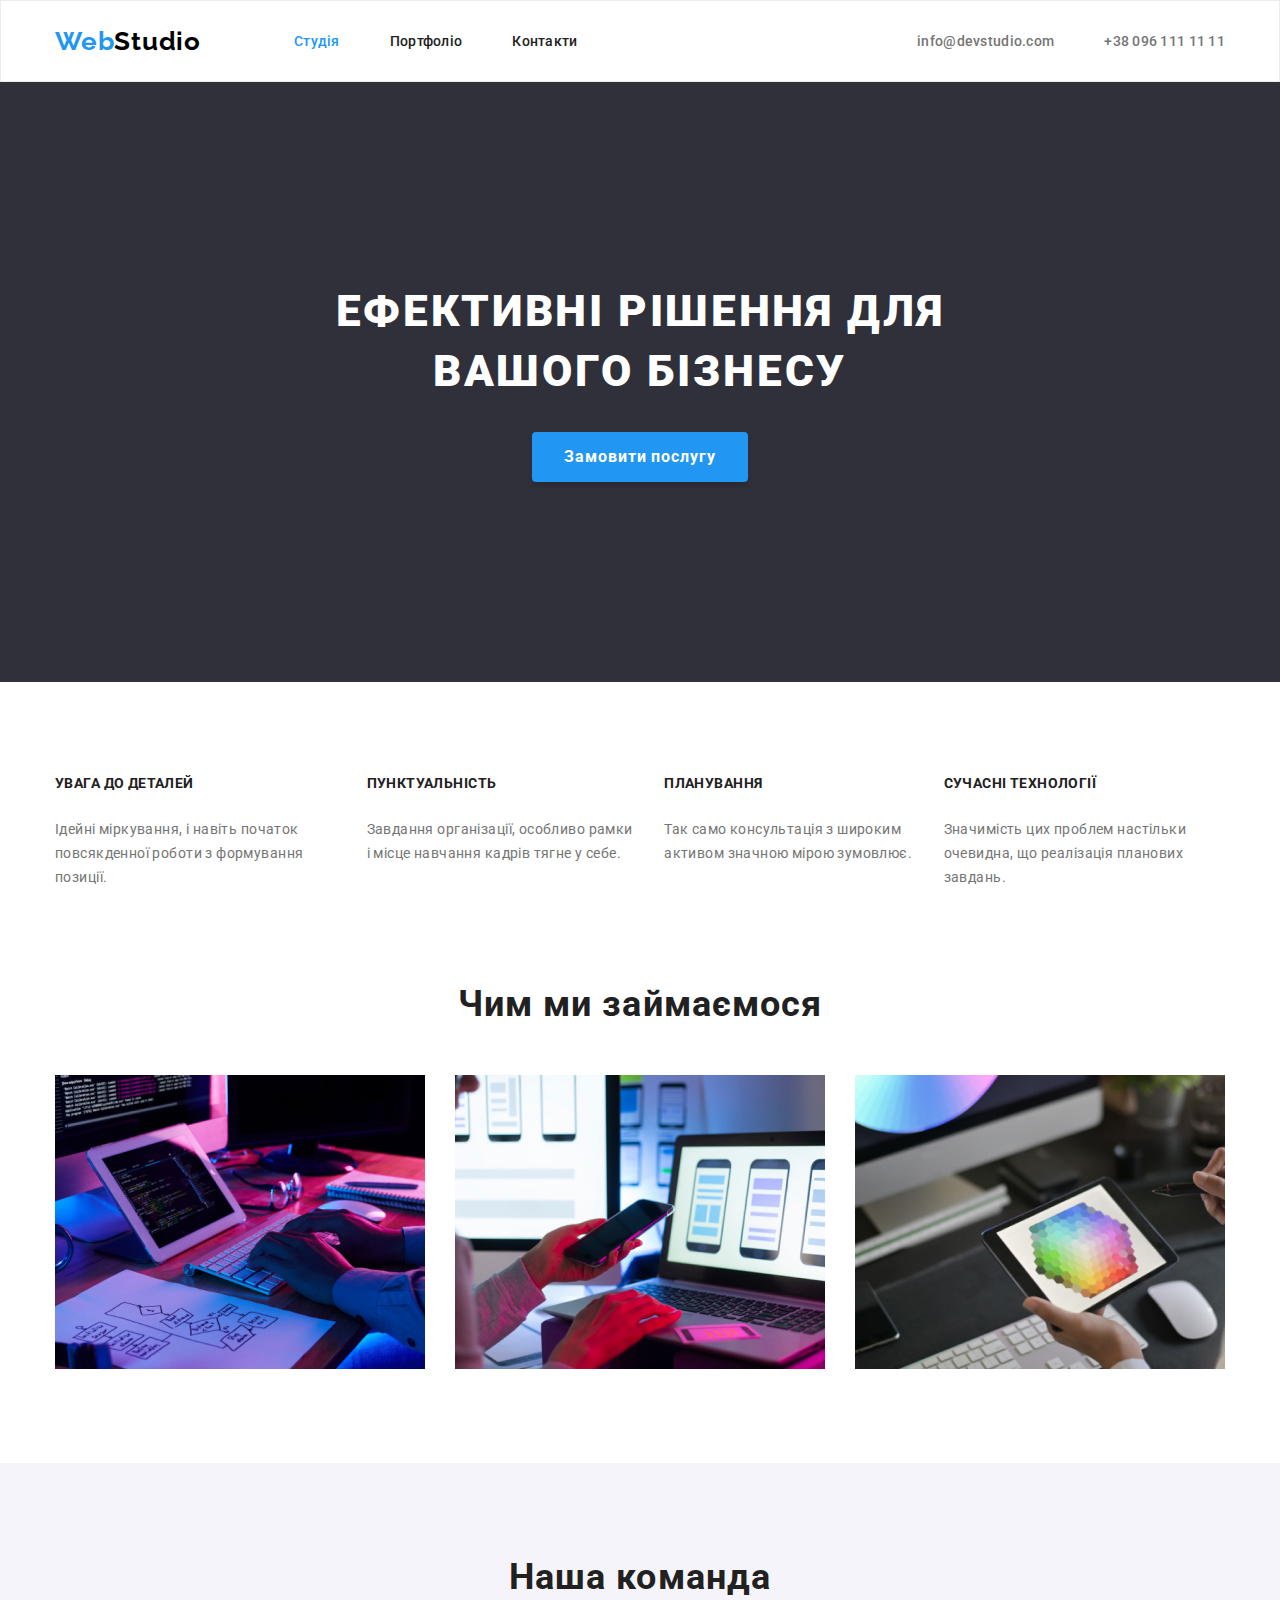
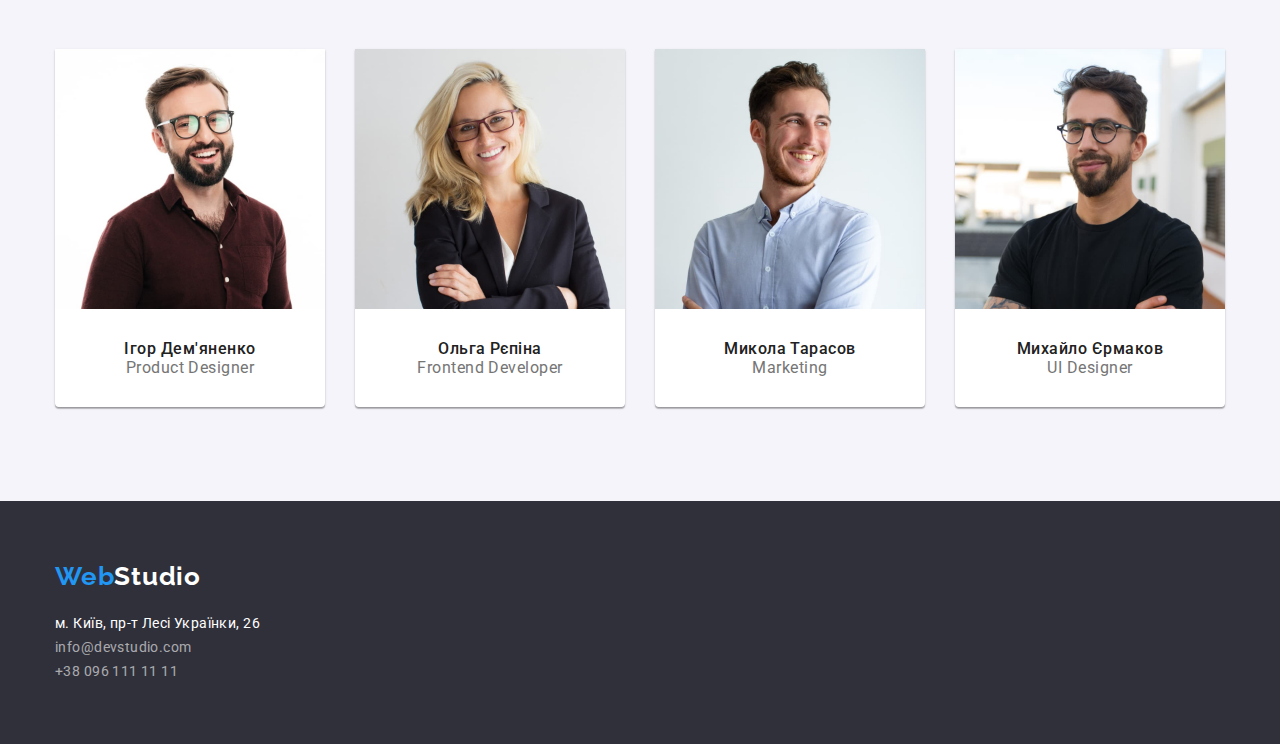
==== index.html @ 8242776a "create repo" ====
<!DOCTYPE html>
<html lang="uk">
    <head>
        <meta charset="UTF-8" />
        <meta
            http-equiv="X-UA-Compatible"
            content="IE=edge"
        />
        <meta
            name="viewport"
            content="width=device-width, initial-scale=1.0"
        />
        <link
            rel="preconnect"
            href="https://fonts.googleapis.com"
        />
        <link
            rel="preconnect"
            href="https://fonts.gstatic.com"
            crossorigin
        />
        <link
            href="https://fonts.googleapis.com/css2?family=Raleway:wght@700&family=Roboto:wght@400;500;700;900&display=swap"
            rel="stylesheet"
        />
        <title>WebStudio</title>
        <link
            rel="stylesheet"
            href="https://cdnjs.cloudflare.com/ajax/libs/modern-normalize/1.1.0/modern-normalize.min.css"
        />
        <link
            rel="stylesheet"
            href="./styles/styles.css"
        />
    </head>

    <body>
        <!-- site header -->
        <header class="header">
            <div class="container header-box">
                <nav class="main-nav">
                    <!-- company logo -->
                    <a
                        href="./index.html"
                        class="logo link logo-box"
                        lang="en"
                        >Web<span class="logo-item">Studio</span></a
                    >

                    <!-- list of site links -->
                    <ul class="site-nav">
                        <li class="nav-item">
                            <a
                                href="./index.html"
                                class="nav-link link active"
                                >Студія</a
                            >
                        </li>
                        <li class="nav-item">
                            <a
                                href="./portfolio.html"
                                class="nav-link link"
                                >Портфоліо</a
                            >
                        </li>
                        <li class="nav-item">
                            <a
                                href="./contacts.html"
                                class="nav-link link"
                                >Контакти</a
                            >
                        </li>
                    </ul>
                </nav>

                <!-- a list of company contacts -->
                <ul class="contact-box">
                    <li class="contact-item">
                        <a
                            class="contact-link link"
                            href="mailto:info@devstudio.com"
                            target="_blank"
                            rel="noopener noreferrer nofollow"
                            >info@devstudio.com</a
                        >
                    </li>
                    <li class="contact-item">
                        <a
                            class="contact-link link"
                            href="tel:+380961111111"
                            >+38 096 111 11 11</a
                        >
                    </li>
                </ul>
            </div>
        </header>

        <main>
            <!-- Hero section -->
            <section class="hero">
                <div class="container">
                    <h1 class="hero-title">
                        Ефективні рішення для вашого бізнесу
                    </h1>
                    <button
                        type="button"
                        class="hero-btn"
                    >
                        Замовити послугу
                    </button>
                </div>
            </section>

            <!-- advertising text -->
            <section class="section sec-padding-bottom-0">
                <div class="container">
                    <h2 class="visually-hidden">Наші переваги</h2>
                    <ul class="adv-list">
                        <li class="adv-item">
                            <h3 class="adv-title">УВАГА ДО ДЕТАЛЕЙ</h3>
                            <p class="adv-item">
                                Ідейні міркування, і навіть початок повсякденної
                                роботи з формування позиції.
                            </p>
                        </li>
                        <li class="adv-item">
                            <h3 class="adv-title">ПУНКТУАЛЬНІСТЬ</h3>
                            <p class="adv-item">
                                Завдання організації, особливо рамки і місце
                                навчання кадрів тягне у себе.
                            </p>
                        </li>
                        <li class="adv-item">
                            <h3 class="adv-title">ПЛАНУВАННЯ</h3>
                            <p class="adv-item">
                                Так само консультація з широким активом значною
                                мірою зумовлює.
                            </p>
                        </li>
                        <li class="adv-item">
                            <h3 class="adv-title">СУЧАСНІ ТЕХНОЛОГІЇ</h3>
                            <p class="adv-item">
                                Значимість цих проблем настільки очевидна, що
                                реалізація планових завдань.
                            </p>
                        </li>
                    </ul>
                </div>
            </section>

            <!-- advertising photo -->
            <section class="section">
                <div class="container">
                    <h2 class="section-title">Чим ми займаємося</h2>
                    <ul class="photo-list">
                        <li class="photo-item">
                            <img
                                src="./images/advphoto/1.jpg"
                                alt="advertising photo 1"
                                width="370"
                                height="294"
                            />
                        </li>
                        <li class="photo-item">
                            <img
                                src="./images/advphoto/2.jpg"
                                alt="advertising photo 2"
                                width="370"
                                height="294"
                            />
                        </li>
                        <li class="photo-item">
                            <img
                                src="./images/advphoto/3.jpg"
                                alt="advertising photo 3"
                                width="370"
                                height="294"
                            />
                        </li>
                    </ul>
                </div>
            </section>

            <!-- photos of team members -->
            <section class="section team-section">
                <div class="container">
                    <h2 class="section-title">Наша команда</h2>
                    <ul class="team-list">
                        <li class="team-photo">
                            <img
                                src="./images/team-photo/igor-photo.jpg"
                                alt="Product Designer photo"
                                width="270"
                                height="260"
                            />
                            <div class="team-card">
                                <h3 class="teammate-title">Ігор Дем'яненко</h3>
                                <p
                                    lang="en"
                                    class="team-profession"
                                >
                                    Product Designer
                                </p>
                            </div>
                        </li>
                        <li class="team-photo">
                            <img
                                src="./images/team-photo/olga-photo.jpg"
                                alt="Frontend Developer photo"
                                width="270"
                                height="260"
                            />
                            <div class="team-card">
                                <h3 class="teammate-title">Ольга Рєпіна</h3>
                                <p
                                    lang="en"
                                    class="team-profession"
                                >
                                    Frontend Developer
                                </p>
                            </div>
                        </li>
                        <li class="team-photo">
                            <img
                                src="./images/team-photo/mikola-photo.jpg"
                                alt="Marketing photo"
                                width="270"
                                height="260"
                            />
                            <div class="team-card">
                                <h3 class="teammate-title">Микола Тарасов</h3>
                                <p
                                    lang="en"
                                    class="team-profession"
                                >
                                    Marketing
                                </p>
                            </div>
                        </li>
                        <li class="team-photo">
                            <img
                                src="./images/team-photo/mihail-photo.jpg"
                                alt="UI Designer photo"
                                width="270"
                                height="260"
                            />
                            <div class="team-card">
                                <h3 class="teammate-title">Михайло Єрмаков</h3>
                                <p
                                    lang="en"
                                    class="team-profession"
                                >
                                    UI Designer
                                </p>
                            </div>
                        </li>
                    </ul>
                </div>
            </section>
        </main>

        <!-- footer, address and contacts  -->
        <footer class="footer">
            <div class="container">
                <a
                    href="./index.html"
                    class="logo link"
                    lang="en"
                    >Web<span class="footer-logo">Studio</span></a
                >
                <address class="address">
                    <ul class="address-list">
                        <li>
                            <a
                                class="address-link link"
                                href="https://goo.gl/maps/XYVUcAoSv2epRwpU8"
                                target="_blank"
                                rel="noopener noreferrer nofollow"
                                >м. Київ, пр-т Лесі Українки, 26</a
                            >
                        </li>
                        <li>
                            <a
                                class="footer-link link"
                                href="mailto:info@devstudio.com"
                                target="_blank"
                                rel="noopener noreferrer nofollow"
                                >info@devstudio.com</a
                            >
                        </li>
                        <li>
                            <a
                                class="footer-link link"
                                href="tel:+380961111111"
                                >+38 096 111 11 11</a
                            >
                        </li>
                    </ul>
                </address>
            </div>
        </footer>
    </body>
</html>
---- styles/styles.css ----
/* main text color: #212121; */
/* second text color: #757575; */
/* main background color: #F5F5F5; */
/* accent color: #2196F3; */
/* second accent color: #000000; */
/* main button color: #F5F4FA; */

:root {
    --main-text-color: #212121;
    --second-text-color: #757575;
    --main-background-color: #f5f5f5;
    --second-background-color: #2f303a;
    --accent-color: #2196f3;
    --second-accent-color: #000000;
    --second-logo-color: #ffffff;
    --portfolio-button-color: #f5f4fa;
    --main-border-radius: 4px;
}

* {
    /* outline: 1px solid red; */
}

h1,
h2,
h3,
h4,
h5,
h6,
ul,
p {
    margin: 0;
}

ul {
    padding-left: 0;
    list-style: none;
}

img {
    display: block;
}

body {
    background-color: #ffffff;
    color: var(--main-text-color);
    font-family: 'Roboto', sans-serif;
    color: var(--main-text-color);
    font-size: 14px;
}

.container {
    width: 1200px;
    margin: 0 auto;
    padding-left: 15px;
    padding-right: 15px;
}

.section {
    padding-top: 94px;
    padding-bottom: 94px;
}

.link {
    text-decoration: none;
}

.link:hover,
.link:focus {
    color: var(--accent-color);
}

.section-title {
    font-weight: 700;
    font-size: 36px;
    line-height: 1.16;
    text-align: center;
    letter-spacing: 0.03em;

    color: var(--main-text-color);

    margin-bottom: 50px;
}

/* Header  */

.header {
    border: 1px solid rgba(236, 236, 236, 1);
}

.header-box {
    display: flex;
    align-items: center;
}

/* logo */

.logo {
    font-family: 'Raleway', sans-serif;
    font-weight: 700;
    font-size: 26px;
    line-height: 1.19;
    letter-spacing: 0.03em;

    color: var(--accent-color);
}

.logo-item {
    color: var(--second-accent-color);
}

/* site navigation */

nav a.active {
    color: var(--accent-color);
}

.main-nav {
    display: flex;
    align-items: center;
}

.site-nav {
    display: flex;
    margin-left: 93px;
}

.nav-item {
    display: block;
}

.nav-item + .nav-item {
    margin-left: 50px;
}

/* site links */

.nav-link {
    display: block;
    padding-top: 32px;
    padding-bottom: 32px;

    color: var(--main-text-color);

    font-weight: 500;
    font-size: 14px;
    line-height: 1.15;
    letter-spacing: 0.02em;
}

.nav-link:active {
    color: var(--accent-color);
}

/* contacts link */

.contact-box {
    display: flex;
    margin-left: auto;
}

.contact-item {
    display: block;
}

.contact-item + .contact-item {
    margin-left: 50px;
}

.contact-link {
    display: block;
    padding-top: 32px;
    padding-bottom: 32px;

    color: var(--second-text-color);

    font-weight: 500;
    font-size: 14px;
    line-height: 1.15;
    letter-spacing: 0.02em;
}

/* hero */

.hero {
    background-color: var(--second-background-color);

    padding: 200px 0;
}

.hero-title {
    font-weight: 900;
    font-size: 44px;
    line-height: 1.36;
    text-align: center;
    letter-spacing: 0.06em;
    text-transform: uppercase;

    color: var(--second-logo-color);

    margin: 0 auto;
    margin-bottom: 30px;
    max-width: 696px;
}

.hero-btn {
    font-family: inherit;
    background-color: var(--accent-color);
    font-weight: 700;
    font-size: 16px;
    line-height: 1.88;
    text-align: center;
    letter-spacing: 0.06em;

    color: var(--second-logo-color);

    display: block;
    margin: 0 auto;
    padding: 10px 32px;
    border-radius: var(--main-border-radius);
    border: none;
    box-shadow: 0px 4px 4px rgba(0, 0, 0, 0.15);
}

.hero-btn:hover,
.hero-btn:focus,
.hero-btn:active {
    background-color: #188ce8;
}

/* advertising text  */

.sec-padding-bottom-0 {
    padding-bottom: 0;
}

.adv-list {
    display: flex;
}

.adv-item + .adv-item {
    margin-left: 30px;
}

.visually-hidden {
    position: absolute;
    white-space: nowrap;
    width: 1px;
    height: 1px;
    overflow: hidden;
    border: 0;
    padding: 0;
    clip: rect(0 0 0 0);
    clip-path: inset(50%);

    margin: -1px;
}

.adv-title {
    font-weight: 700;
    font-size: 14px;
    line-height: 1.14;
    letter-spacing: 0.03em;
    text-transform: uppercase;

    color: var(--main-text-color);

    padding-bottom: 26px;
}

.adv-item {
    font-size: 14px;
    line-height: 1.71;
    letter-spacing: 0.03em;

    color: var(--second-text-color);
}

/* advertising photo */

.adv-photo {
    padding-top: 94px;
}

.photo-title {
    font-weight: 700;
    font-size: 36px;
    line-height: 1.17;
    text-align: center;
    letter-spacing: 0.03em;
}

.photo-list {
    display: flex;
    gap: 30px;
}

.photo-item {
    flex-basis: calc(100% / 3 - 30px);
}

/* team members */

.team-section {
    background-color: var(--portfolio-button-color);
}

.team-list {
    display: flex;
    gap: 30px;
}

.team-photo {
    background-color: var(--second-logo-color);
    box-shadow: 0px 1px 3px rgba(0, 0, 0, 0.12), 0px 1px 1px rgba(0, 0, 0, 0.14),
        0px 2px 1px rgba(0, 0, 0, 0.2);
    border-radius: 0px 0px 4px 4px;
    flex-basis: calc(100% / 4 - 30px);
}

.team-title {
    font-weight: 700;
    font-size: 36px;
    line-height: 1.17;
    text-align: center;
    letter-spacing: 0.03em;
}

.team-card {
    padding-top: 30px;
    padding-bottom: 30px;
}

.teammate-title {
    font-weight: 500;
    font-size: 16px;
    line-height: 1.19;
    text-align: center;
    letter-spacing: 0.03em;
}

.team-profession {
    font-size: 16px;
    line-height: 1.19;
    text-align: center;
    letter-spacing: 0.03em;

    color: var(--second-text-color);
}

/* footer  */

.footer {
    background-color: var(--second-background-color);

    padding-top: 60px;
    padding-bottom: 60px;
}

.footer-logo {
    font-family: 'Raleway';
    font-style: normal;
    font-weight: 700;
    font-size: 26px;
    line-height: 1.19;
    letter-spacing: 0.03em;

    color: var(--second-logo-color);
}

.address {
    margin-top: 20px;
}

.address-link {
    font-size: 14px;
    line-height: 1.71;
    letter-spacing: 0.03em;
    font-style: normal;

    color: var(--second-logo-color);
}

.footer-link {
    font-size: 14px;
    font-style: normal;
    line-height: 1.71;
    letter-spacing: 0.03em;

    color: rgba(255, 255, 255, 0.6);
}

/* Portfolio  */

/* Portfolio button */

.list-btn {
    display: flex;
    justify-content: center;
    margin-bottom: 50px;
}

.btn-item + .btn-item {
    margin-left: 8px;
}

.portfolio-btn {
    font-weight: 500;
    font-size: 16px;
    line-height: 1.62;
    text-align: center;
    letter-spacing: 0.03em;

    color: var(--main-text-color);
    background-color: var(--portfolio-button-color);

    cursor: pointer;
    border-radius: var(--main-border-radius);
    border: none;
    padding-top: 6px;
    padding-right: 22px;
    padding-bottom: 6px;
    padding-left: 22px;
}

.portfolio-btn:hover,
.portfolio-btn:focus,
.portfolio-btn:active {
    color: var(--second-logo-color);
    background-color: var(--accent-color);
    box-shadow: 0px 3px 1px rgba(0, 0, 0, 0.1), 0px 1px 2px rgba(0, 0, 0, 0.08),
        0px 2px 2px rgba(0, 0, 0, 0.12);
    border-radius: var(--main-border-radius);
}

/* Portfolio photo list  */

.portfolio-photo {
    display: flex;
    flex-wrap: wrap;
    gap: 30px;
}

.portfolio-title {
    font-weight: 700;
    font-size: 18px;
    line-height: 2;
    letter-spacing: 0.06em;

    color: var(--main-text-color);

    margin-bottom: 4px;
}

.portfolio-type {
    font-weight: 400;
    font-size: 16px;
    line-height: 1.88;
    letter-spacing: 0.03em;

    color: var(--second-text-color);
}

.portfolio-item {
    flex-basis: calc(100% / 3 - 30px);
}

.card-title {
    padding-top: 20px;
    padding-right: 24px;
    padding-bottom: 20px;
    padding-left: 24px;
    border-bottom: 1px solid rgba(238, 238, 238, 1);
    border-left: 1px solid rgba(238, 238, 238, 1);
    border-right: 1px solid rgba(238, 238, 238, 1);
}
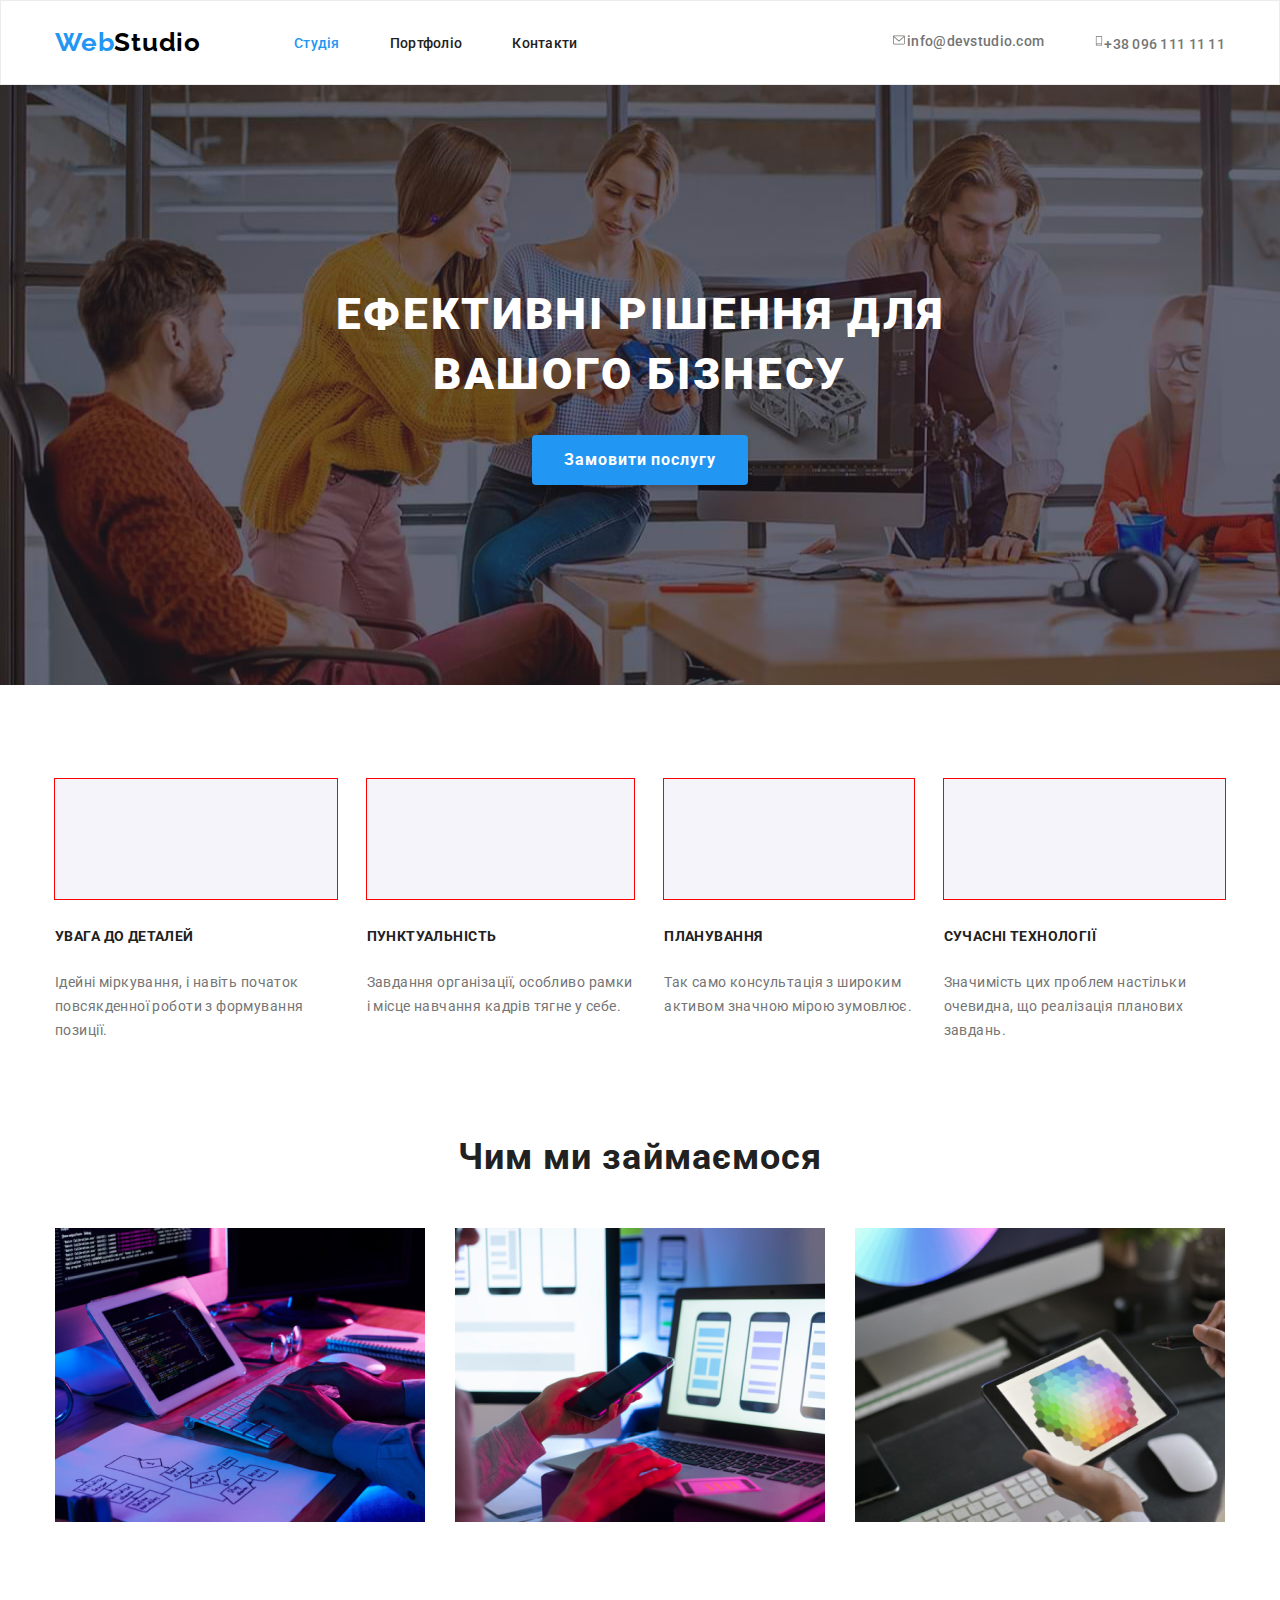
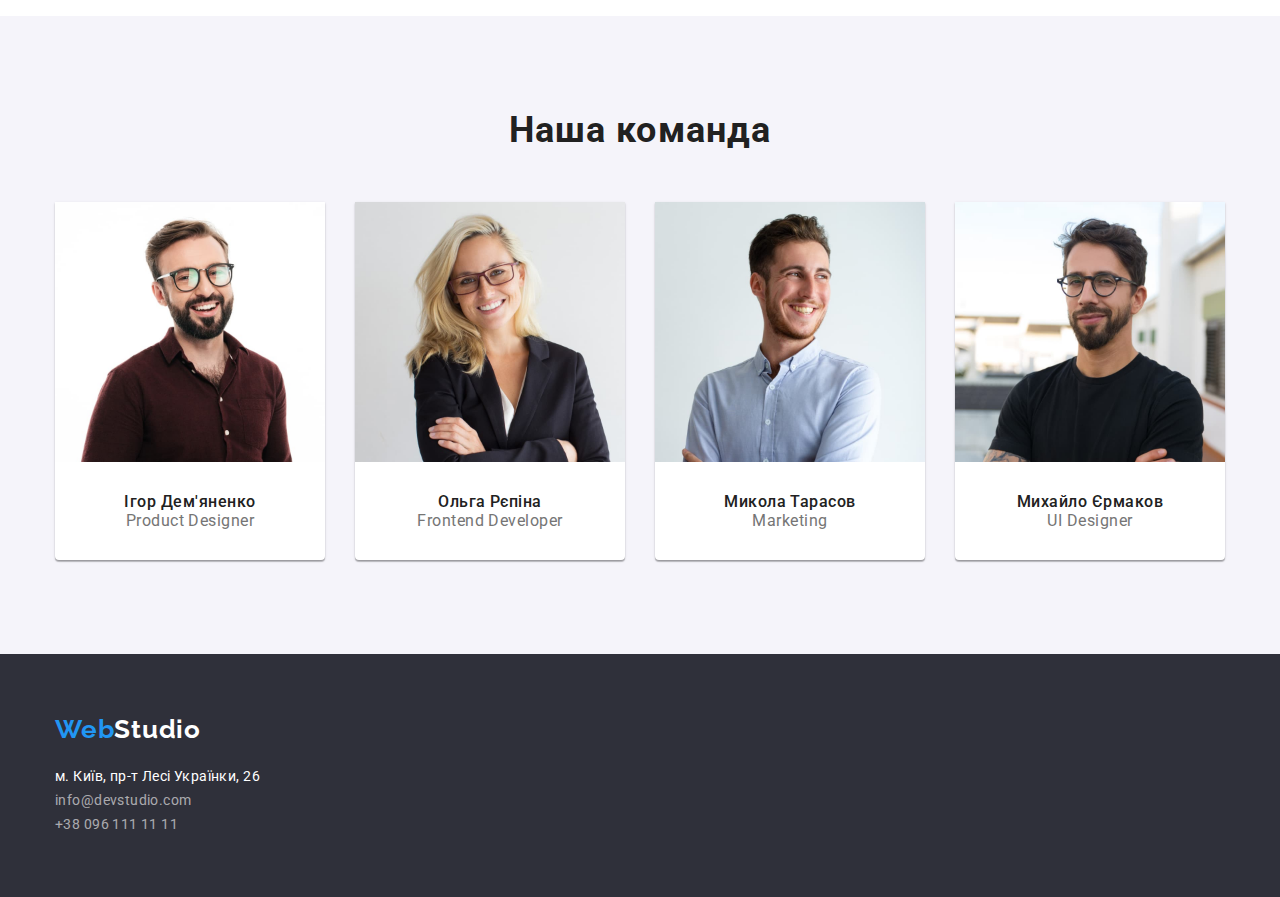
==== commit b6f02a0a: "test svg" ====
--- a/index.html
+++ b/index.html
@@ -81,6 +81,15 @@
                             href="mailto:info@devstudio.com"
                             target="_blank"
                             rel="noopener noreferrer nofollow"
+                            ><svg
+                                viewBox="0 0 100 100"
+                                width="16"
+                                height="12"
+                                class="icon shape-codepen"
+                            >
+                                <use
+                                    xlink:href="./images/icons.svg#icon-mail"
+                                ></use></svg
                             >info@devstudio.com</a
                         >
                     </li>
@@ -88,6 +97,15 @@
                         <a
                             class="contact-link link"
                             href="tel:+380961111111"
+                            ><svg
+                                viewBox="0 0 100 100"
+                                width="10"
+                                height="16"
+                                class="icon shape-codepen"
+                            >
+                                <use
+                                    xlink:href="./images/icons.svg#icon-smartphone"
+                                ></use></svg
                             >+38 096 111 11 11</a
                         >
                     </li>
@@ -115,31 +133,71 @@
             <section class="section sec-padding-bottom-0">
                 <div class="container">
                     <h2 class="visually-hidden">Наші переваги</h2>
-                    <ul class="adv-list">
-                        <li class="adv-item">
+                    <ul class="advertising">
+                        <li class="adv-list icon-sat">
+                            <!-- <svg
+                                viewBox="0 0 100 100"
+                                width="70"
+                                height="70"
+                                class="icon shape-codepen adv-icon"
+                            >
+                                <use
+                                    xlink:href="./images/icons.svg#icon-satellite"
+                                ></use>
+                            </svg> -->
                             <h3 class="adv-title">УВАГА ДО ДЕТАЛЕЙ</h3>
-                            <p class="adv-item">
+                            <p class="adv-content">
                                 Ідейні міркування, і навіть початок повсякденної
                                 роботи з формування позиції.
                             </p>
                         </li>
-                        <li class="adv-item">
+                        <li class="adv-list icon-clock">
+                            <!-- <svg
+                                viewBox="0 0 100 100"
+                                width="70"
+                                height="70"
+                                class="icon shape-codepen adv-icon"
+                            >
+                                <use
+                                    xlink:href="./images/icons.svg#icon-clock"
+                                ></use>
+                            </svg> -->
                             <h3 class="adv-title">ПУНКТУАЛЬНІСТЬ</h3>
-                            <p class="adv-item">
+                            <p class="adv-content">
                                 Завдання організації, особливо рамки і місце
                                 навчання кадрів тягне у себе.
                             </p>
                         </li>
-                        <li class="adv-item">
+                        <li class="adv-list icon-laptop">
+                            <!-- <svg
+                                viewBox="0 0 100 100"
+                                width="70"
+                                height="70"
+                                class="icon shape-codepen adv-icon"
+                            >
+                                <use
+                                    xlink:href="./images/icons.svg#icon-laptop"
+                                ></use>
+                            </svg> -->
                             <h3 class="adv-title">ПЛАНУВАННЯ</h3>
-                            <p class="adv-item">
+                            <p class="adv-content">
                                 Так само консультація з широким активом значною
                                 мірою зумовлює.
                             </p>
                         </li>
-                        <li class="adv-item">
+                        <li class="adv-list icon-space">
+                            <!-- <svg
+                                viewBox="0 0 100 100"
+                                width="70"
+                                height="70"
+                                class="icon shape-codepen adv-icon"
+                            >
+                                <use
+                                    xlink:href="./images/icons.svg#icon-astronaut"
+                                ></use>
+                            </svg> -->
                             <h3 class="adv-title">СУЧАСНІ ТЕХНОЛОГІЇ</h3>
-                            <p class="adv-item">
+                            <p class="adv-content">
                                 Значимість цих проблем настільки очевидна, що
                                 реалізація планових завдань.
                             </p>
--- a/styles/styles.css
+++ b/styles/styles.css
@@ -180,12 +180,24 @@
     letter-spacing: 0.02em;
 }
 
+.contact-link:hover svg {
+    fill: var(--accent-color);
+}
+
 /* hero */
 
 .hero {
     background-color: var(--second-background-color);
 
     padding: 200px 0;
+
+    background-image: linear-gradient(
+            rgba(47, 48, 58, 0.4),
+            rgba(47, 48, 58, 0.4)
+        ),
+        url(../images/hero.jpg);
+    background-repeat: no-repeat;
+    background-size: cover;
 }
 
 .hero-title {
@@ -234,12 +246,28 @@
     padding-bottom: 0;
 }
 
-.adv-list {
-    display: flex;
-}
-
-.adv-item + .adv-item {
+.advertising {
+    display: flex;
+}
+
+.adv-list + .adv-list {
     margin-left: 30px;
+}
+
+.adv-list::before {
+    outline: 1px solid red;
+    display: block;
+    content: '';
+
+    background-color: var(--portfolio-button-color);
+
+    height: 120px;
+    background-repeat: no-repeat;
+    margin-bottom: 30px;
+}
+
+.icon-sat::before {
+    background-image: url(../images/icons.svg#icon-satellite);
 }
 
 .visually-hidden {
@@ -256,6 +284,20 @@
     margin: -1px;
 }
 
+/* .adv-icon {
+    display: block;
+    border-radius: var(--main-border-radius);
+    background: var(--portfolio-button-color);
+
+    width: 70px;
+    height: 70px;
+
+    padding-top: 25px;
+    border-left: 100px;
+    padding-bottom: 25px;
+    padding-left: 100px;
+} */
+
 .adv-title {
     font-weight: 700;
     font-size: 14px;
@@ -268,7 +310,7 @@
     padding-bottom: 26px;
 }
 
-.adv-item {
+.adv-content {
     font-size: 14px;
     line-height: 1.71;
     letter-spacing: 0.03em;
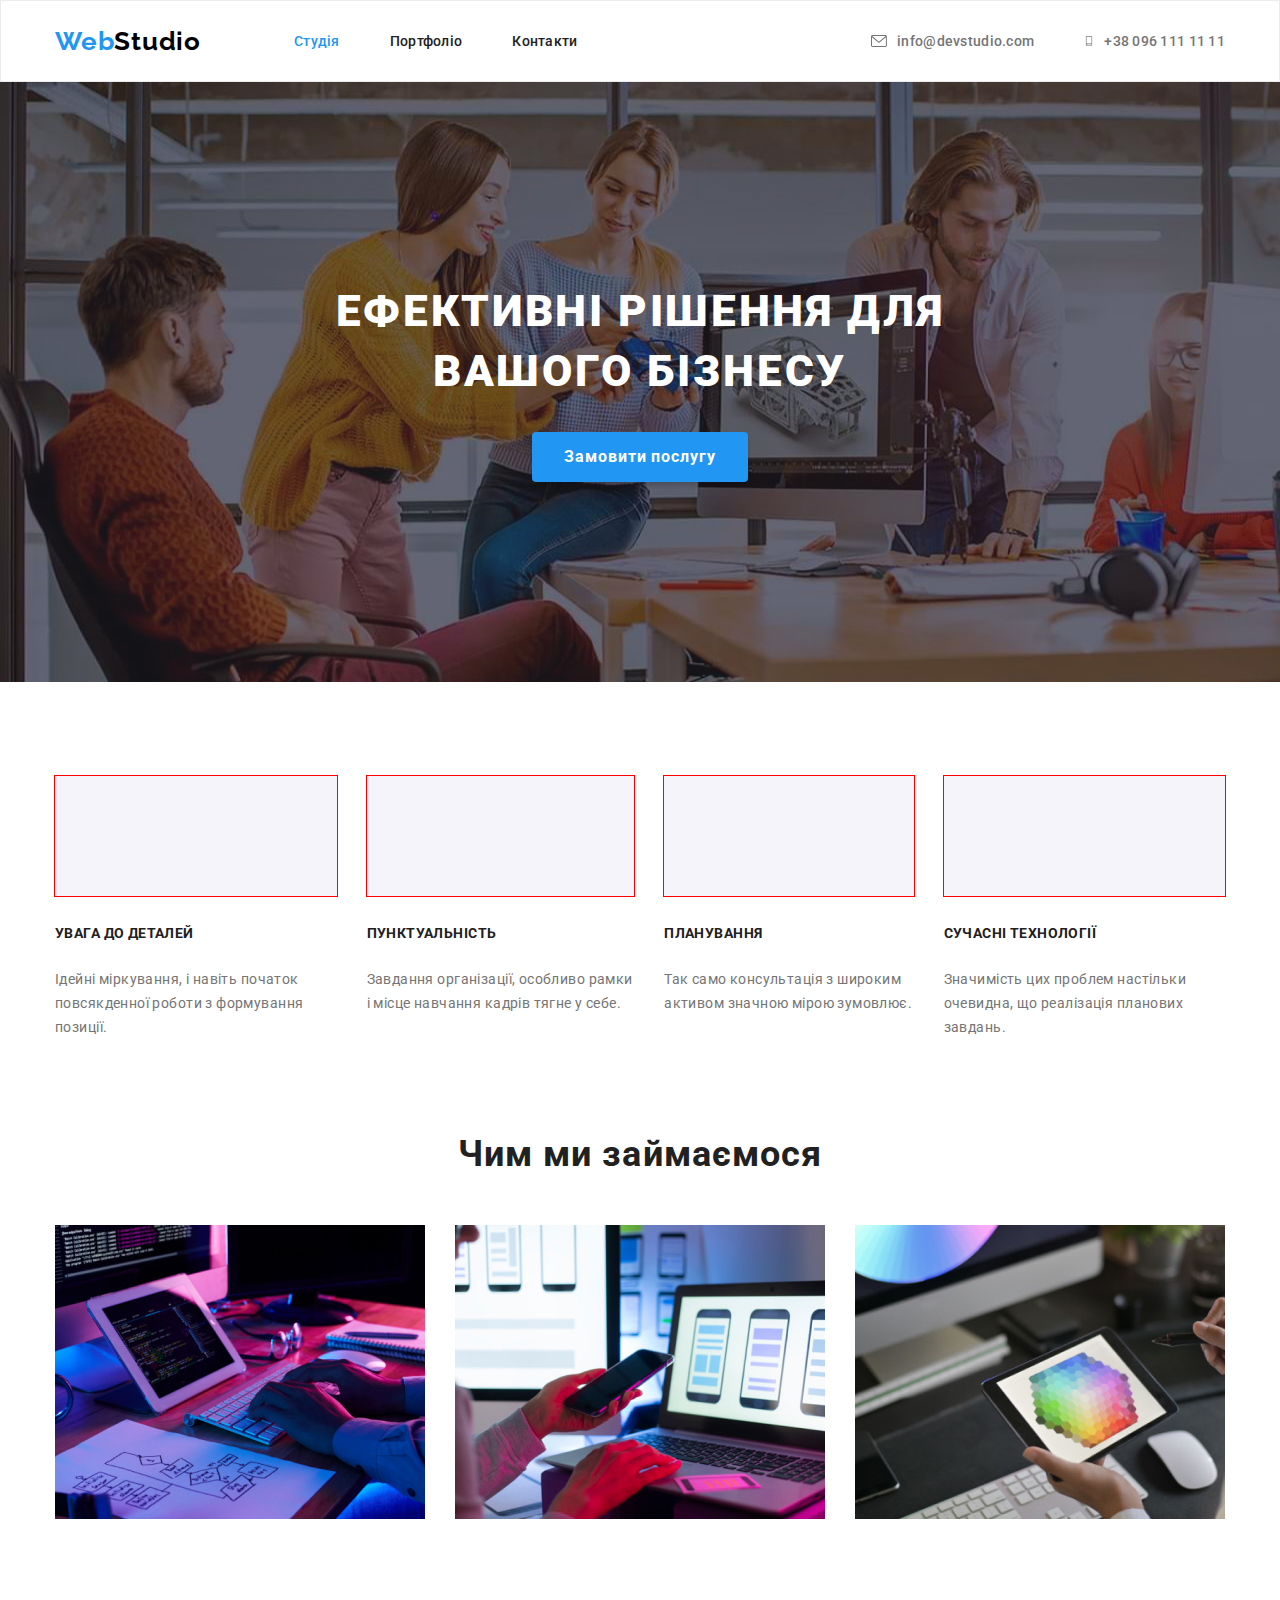
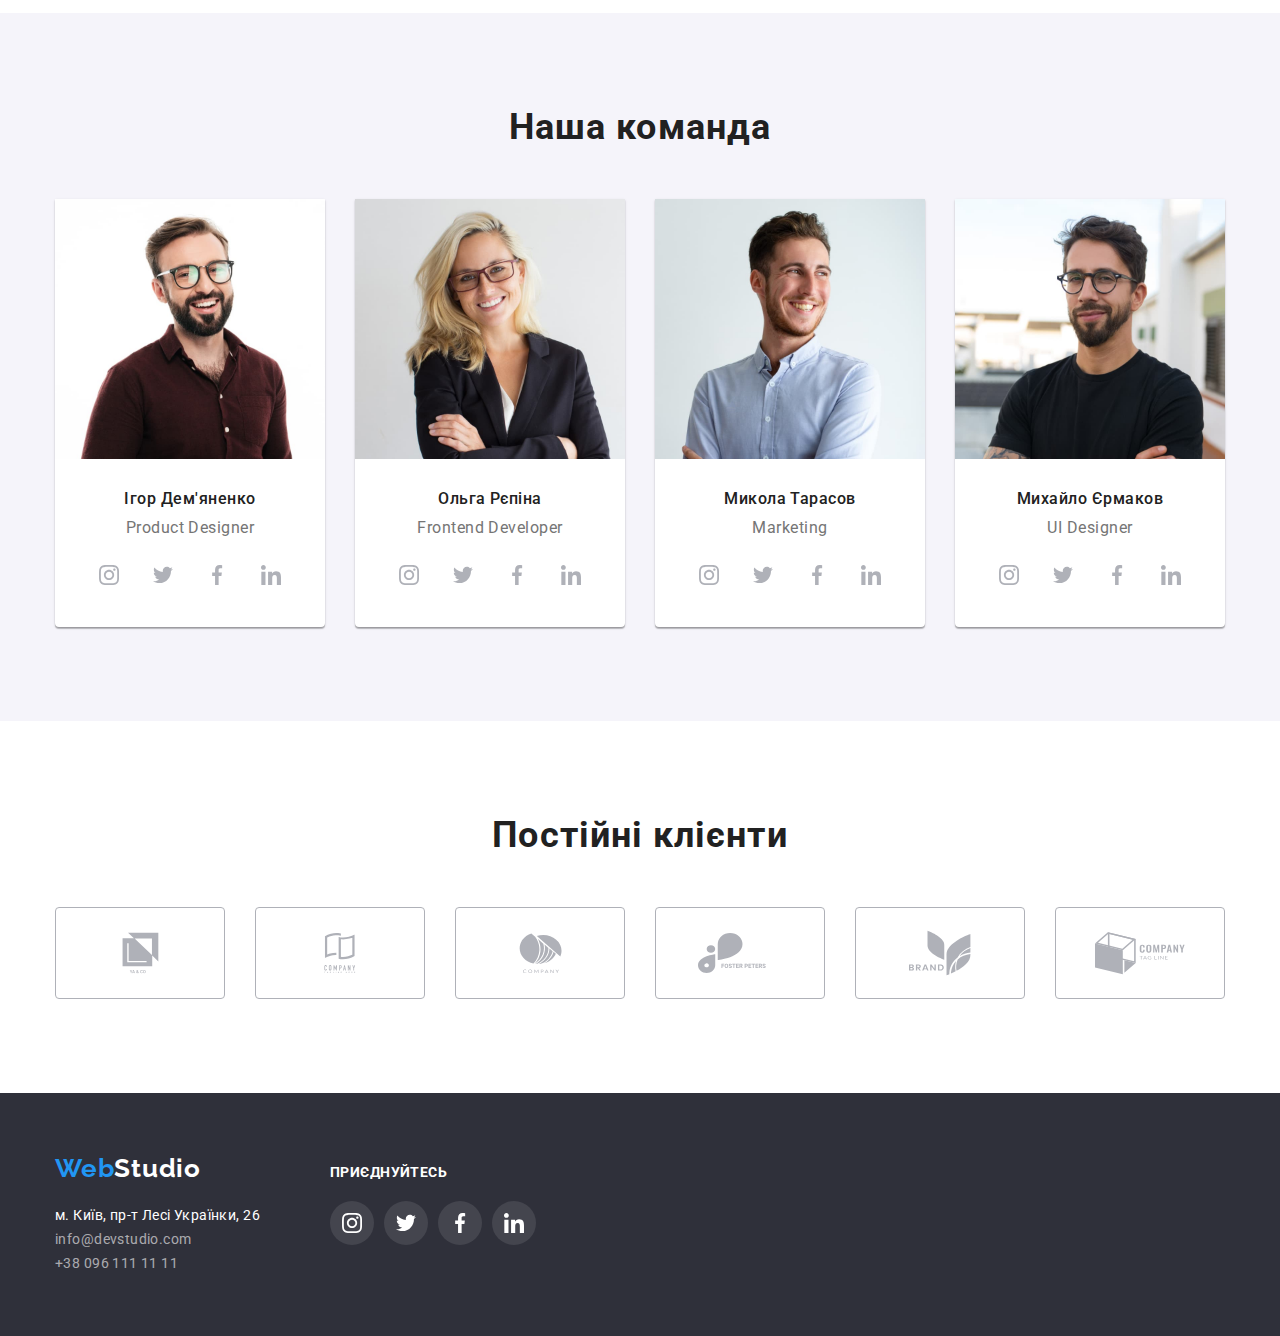
==== commit c56c54b6: "add all section" ====
--- a/index.html
+++ b/index.html
@@ -84,8 +84,7 @@
                             ><svg
                                 viewBox="0 0 100 100"
                                 width="16"
-                                height="12"
-                                class="icon shape-codepen"
+                                class="icon shape-codepen contact-icon"
                             >
                                 <use
                                     xlink:href="./images/icons.svg#icon-mail"
@@ -100,8 +99,7 @@
                             ><svg
                                 viewBox="0 0 100 100"
                                 width="10"
-                                height="16"
-                                class="icon shape-codepen"
+                                class="icon shape-codepen contact-icon"
                             >
                                 <use
                                     xlink:href="./images/icons.svg#icon-smartphone"
@@ -259,6 +257,64 @@
                                 >
                                     Product Designer
                                 </p>
+                                <ul class="social-list">
+                                    <li class="social-item">
+                                        <a
+                                            class="social-ico"
+                                            href=""
+                                            ><svg
+                                                viewBox="0 0 100 100"
+                                                width="20"
+                                                class="icon shape-codepen"
+                                            >
+                                                <use
+                                                    xlink:href="./images/icons.svg#icon-instagram"
+                                                ></use></svg
+                                        ></a>
+                                    </li>
+                                    <li class="social-item">
+                                        <a
+                                            class="social-ico"
+                                            href=""
+                                            ><svg
+                                                viewBox="0 0 100 100"
+                                                width="20"
+                                                class="icon shape-codepen"
+                                            >
+                                                <use
+                                                    xlink:href="./images/icons.svg#icon-twitter"
+                                                ></use></svg
+                                        ></a>
+                                    </li>
+                                    <li class="social-item">
+                                        <a
+                                            class="social-ico"
+                                            href=""
+                                            ><svg
+                                                viewBox="0 0 100 100"
+                                                width="20"
+                                                class="icon shape-codepen"
+                                            >
+                                                <use
+                                                    xlink:href="./images/icons.svg#icon-facebook"
+                                                ></use></svg
+                                        ></a>
+                                    </li>
+                                    <li class="social-item">
+                                        <a
+                                            class="social-ico"
+                                            href=""
+                                            ><svg
+                                                viewBox="0 0 100 100"
+                                                width="20"
+                                                class="icon shape-codepen"
+                                            >
+                                                <use
+                                                    xlink:href="./images/icons.svg#icon-linkedin"
+                                                ></use></svg
+                                        ></a>
+                                    </li>
+                                </ul>
                             </div>
                         </li>
                         <li class="team-photo">
@@ -276,6 +332,64 @@
                                 >
                                     Frontend Developer
                                 </p>
+                                <ul class="social-list">
+                                    <li class="social-item">
+                                        <a
+                                            class="social-ico"
+                                            href=""
+                                            ><svg
+                                                viewBox="0 0 100 100"
+                                                width="20"
+                                                class="icon shape-codepen"
+                                            >
+                                                <use
+                                                    xlink:href="./images/icons.svg#icon-instagram"
+                                                ></use></svg
+                                        ></a>
+                                    </li>
+                                    <li class="social-item">
+                                        <a
+                                            class="social-ico"
+                                            href=""
+                                            ><svg
+                                                viewBox="0 0 100 100"
+                                                width="20"
+                                                class="icon shape-codepen"
+                                            >
+                                                <use
+                                                    xlink:href="./images/icons.svg#icon-twitter"
+                                                ></use></svg
+                                        ></a>
+                                    </li>
+                                    <li class="social-item">
+                                        <a
+                                            class="social-ico"
+                                            href=""
+                                            ><svg
+                                                viewBox="0 0 100 100"
+                                                width="20"
+                                                class="icon shape-codepen"
+                                            >
+                                                <use
+                                                    xlink:href="./images/icons.svg#icon-facebook"
+                                                ></use></svg
+                                        ></a>
+                                    </li>
+                                    <li class="social-item">
+                                        <a
+                                            class="social-ico"
+                                            href=""
+                                            ><svg
+                                                viewBox="0 0 100 100"
+                                                width="20"
+                                                class="icon shape-codepen"
+                                            >
+                                                <use
+                                                    xlink:href="./images/icons.svg#icon-linkedin"
+                                                ></use></svg
+                                        ></a>
+                                    </li>
+                                </ul>
                             </div>
                         </li>
                         <li class="team-photo">
@@ -293,6 +407,64 @@
                                 >
                                     Marketing
                                 </p>
+                                <ul class="social-list">
+                                    <li class="social-item">
+                                        <a
+                                            class="social-ico"
+                                            href=""
+                                            ><svg
+                                                viewBox="0 0 100 100"
+                                                width="20"
+                                                class="icon shape-codepen"
+                                            >
+                                                <use
+                                                    xlink:href="./images/icons.svg#icon-instagram"
+                                                ></use></svg
+                                        ></a>
+                                    </li>
+                                    <li class="social-item">
+                                        <a
+                                            class="social-ico"
+                                            href=""
+                                            ><svg
+                                                viewBox="0 0 100 100"
+                                                width="20"
+                                                class="icon shape-codepen"
+                                            >
+                                                <use
+                                                    xlink:href="./images/icons.svg#icon-twitter"
+                                                ></use></svg
+                                        ></a>
+                                    </li>
+                                    <li class="social-item">
+                                        <a
+                                            class="social-ico"
+                                            href=""
+                                            ><svg
+                                                viewBox="0 0 100 100"
+                                                width="20"
+                                                class="icon shape-codepen"
+                                            >
+                                                <use
+                                                    xlink:href="./images/icons.svg#icon-facebook"
+                                                ></use></svg
+                                        ></a>
+                                    </li>
+                                    <li class="social-item">
+                                        <a
+                                            class="social-ico"
+                                            href=""
+                                            ><svg
+                                                viewBox="0 0 100 100"
+                                                width="20"
+                                                class="icon shape-codepen"
+                                            >
+                                                <use
+                                                    xlink:href="./images/icons.svg#icon-linkedin"
+                                                ></use></svg
+                                        ></a>
+                                    </li>
+                                </ul>
                             </div>
                         </li>
                         <li class="team-photo">
@@ -310,7 +482,158 @@
                                 >
                                     UI Designer
                                 </p>
+                                <ul class="social-list">
+                                    <li class="social-item">
+                                        <a
+                                            class="social-ico"
+                                            href=""
+                                            ><svg
+                                                viewBox="0 0 100 100"
+                                                width="20"
+                                                class="icon shape-codepen"
+                                            >
+                                                <use
+                                                    xlink:href="./images/icons.svg#icon-instagram"
+                                                ></use></svg
+                                        ></a>
+                                    </li>
+                                    <li class="social-item">
+                                        <a
+                                            class="social-ico"
+                                            href=""
+                                            ><svg
+                                                viewBox="0 0 100 100"
+                                                width="20"
+                                                class="icon shape-codepen"
+                                            >
+                                                <use
+                                                    xlink:href="./images/icons.svg#icon-twitter"
+                                                ></use></svg
+                                        ></a>
+                                    </li>
+                                    <li class="social-item">
+                                        <a
+                                            class="social-ico"
+                                            href=""
+                                            ><svg
+                                                viewBox="0 0 100 100"
+                                                width="20"
+                                                class="icon shape-codepen"
+                                            >
+                                                <use
+                                                    xlink:href="./images/icons.svg#icon-facebook"
+                                                ></use></svg
+                                        ></a>
+                                    </li>
+                                    <li class="social-item">
+                                        <a
+                                            class="social-ico"
+                                            href=""
+                                            ><svg
+                                                viewBox="0 0 100 100"
+                                                width="20"
+                                                class="icon shape-codepen"
+                                            >
+                                                <use
+                                                    xlink:href="./images/icons.svg#icon-linkedin"
+                                                ></use></svg
+                                        ></a>
+                                    </li>
+                                </ul>
                             </div>
+                        </li>
+                    </ul>
+                </div>
+            </section>
+
+            <!-- client section -->
+            <section class="section">
+                <div class="container">
+                    <h2 class="section-title">Постійні клієнти</h2>
+                    <ul class="client-list">
+                        <li class="client-item">
+                            <a
+                                class="client-link"
+                                href=""
+                                ><svg
+                                    viewBox="0 0 100 100"
+                                    width="41"
+                                    class="icon shape-codepen"
+                                >
+                                    <use
+                                        xlink:href="./images/icons.svg#icon-group"
+                                    ></use></svg
+                            ></a>
+                        </li>
+                        <li>
+                            <a
+                                class="client-link"
+                                href=""
+                                ><svg
+                                    viewBox="0 0 100 100"
+                                    width="40"
+                                    class="icon shape-codepen"
+                                >
+                                    <use
+                                        xlink:href="./images/icons.svg#icon-group-2"
+                                    ></use></svg
+                            ></a>
+                        </li>
+                        <li>
+                            <a
+                                class="client-link"
+                                href=""
+                                ><svg
+                                    viewBox="0 0 100 100"
+                                    width="43"
+                                    class="icon shape-codepen"
+                                >
+                                    <use
+                                        xlink:href="./images/icons.svg#icon-group-3"
+                                    ></use></svg
+                            ></a>
+                        </li>
+                        <li>
+                            <a
+                                class="client-link"
+                                href=""
+                                ><svg
+                                    viewBox="0 0 100 100"
+                                    width="84"
+                                    class="icon shape-codepen"
+                                >
+                                    <use
+                                        xlink:href="./images/icons.svg#icon-group-4"
+                                    ></use></svg
+                            ></a>
+                        </li>
+                        <li>
+                            <a
+                                class="client-link"
+                                href=""
+                                ><svg
+                                    viewBox="0 0 100 100"
+                                    width="62"
+                                    class="icon shape-codepen"
+                                >
+                                    <use
+                                        xlink:href="./images/icons.svg#icon-group-5"
+                                    ></use></svg
+                            ></a>
+                        </li>
+                        <li>
+                            <a
+                                class="client-link"
+                                href=""
+                                ><svg
+                                    viewBox="0 0 100 100"
+                                    width="94"
+                                    class="icon shape-codepen"
+                                >
+                                    <use
+                                        xlink:href="./images/icons.svg#icon-group-6"
+                                    ></use></svg
+                            ></a>
                         </li>
                     </ul>
                 </div>
@@ -319,42 +642,106 @@
 
         <!-- footer, address and contacts  -->
         <footer class="footer">
-            <div class="container">
-                <a
-                    href="./index.html"
-                    class="logo link"
-                    lang="en"
-                    >Web<span class="footer-logo">Studio</span></a
-                >
-                <address class="address">
-                    <ul class="address-list">
-                        <li>
-                            <a
-                                class="address-link link"
-                                href="https://goo.gl/maps/XYVUcAoSv2epRwpU8"
-                                target="_blank"
-                                rel="noopener noreferrer nofollow"
-                                >м. Київ, пр-т Лесі Українки, 26</a
-                            >
-                        </li>
-                        <li>
-                            <a
-                                class="footer-link link"
-                                href="mailto:info@devstudio.com"
-                                target="_blank"
-                                rel="noopener noreferrer nofollow"
-                                >info@devstudio.com</a
-                            >
-                        </li>
-                        <li>
-                            <a
-                                class="footer-link link"
-                                href="tel:+380961111111"
-                                >+38 096 111 11 11</a
-                            >
+            <div class="container footer-wrapper">
+                <div class="logo-info">
+                    <a
+                        href="./index.html"
+                        class="logo link"
+                        lang="en"
+                        >Web<span class="footer-logo">Studio</span></a
+                    >
+
+                    <address class="address">
+                        <ul class="address-list">
+                            <li>
+                                <a
+                                    class="address-link link"
+                                    href="https://goo.gl/maps/XYVUcAoSv2epRwpU8"
+                                    target="_blank"
+                                    rel="noopener noreferrer nofollow"
+                                    >м. Київ, пр-т Лесі Українки, 26</a
+                                >
+                            </li>
+                            <li>
+                                <a
+                                    class="footer-link link"
+                                    href="mailto:info@devstudio.com"
+                                    target="_blank"
+                                    rel="noopener noreferrer nofollow"
+                                    >info@devstudio.com</a
+                                >
+                            </li>
+                            <li>
+                                <a
+                                    class="footer-link link"
+                                    href="tel:+380961111111"
+                                    >+38 096 111 11 11</a
+                                >
+                            </li>
+                        </ul>
+                    </address>
+                </div>
+                <div class="footer-social">
+                    <p class="social-text">приєднуйтесь</p>
+                    <ul class="social-list footer-list">
+                        <li class="social-item">
+                            <a
+                                class="social-ico footer-ico"
+                                href=""
+                                ><svg
+                                    viewBox="0 0 100 100"
+                                    width="20"
+                                    class="icon shape-codepen"
+                                >
+                                    <use
+                                        xlink:href="./images/icons.svg#icon-instagram"
+                                    ></use></svg
+                            ></a>
+                        </li>
+                        <li class="social-item">
+                            <a
+                                class="social-ico footer-ico"
+                                href=""
+                                ><svg
+                                    viewBox="0 0 100 100"
+                                    width="20"
+                                    class="icon shape-codepen"
+                                >
+                                    <use
+                                        xlink:href="./images/icons.svg#icon-twitter"
+                                    ></use></svg
+                            ></a>
+                        </li>
+                        <li class="social-item">
+                            <a
+                                class="social-ico footer-ico"
+                                href=""
+                                ><svg
+                                    viewBox="0 0 100 100"
+                                    width="20"
+                                    class="icon shape-codepen"
+                                >
+                                    <use
+                                        xlink:href="./images/icons.svg#icon-facebook"
+                                    ></use></svg
+                            ></a>
+                        </li>
+                        <li class="social-item">
+                            <a
+                                class="social-ico footer-ico"
+                                href=""
+                                ><svg
+                                    viewBox="0 0 100 100"
+                                    width="20"
+                                    class="icon shape-codepen"
+                                >
+                                    <use
+                                        xlink:href="./images/icons.svg#icon-linkedin"
+                                    ></use></svg
+                            ></a>
                         </li>
                     </ul>
-                </address>
+                </div>
             </div>
         </footer>
     </body>
--- a/styles/styles.css
+++ b/styles/styles.css
@@ -14,7 +14,9 @@
     --second-accent-color: #000000;
     --second-logo-color: #ffffff;
     --portfolio-button-color: #f5f4fa;
+    --main-icon-color: #afb1b8;
     --main-border-radius: 4px;
+    --main-border-color: rgba(175, 177, 184, 1);
 }
 
 * {
@@ -184,6 +186,15 @@
     fill: var(--accent-color);
 }
 
+.contact-link {
+    display: flex;
+    align-items: center;
+}
+
+.contact-icon {
+    margin-right: 10px;
+    fill: currentColor;
+}
 /* hero */
 
 .hero {
@@ -255,11 +266,13 @@
 }
 
 .adv-list::before {
+    content: '';
     outline: 1px solid red;
     display: block;
-    content: '';
 
     background-color: var(--portfolio-button-color);
+    background-size: contain;
+    background-position: center;
 
     height: 120px;
     background-repeat: no-repeat;
@@ -284,20 +297,6 @@
     margin: -1px;
 }
 
-/* .adv-icon {
-    display: block;
-    border-radius: var(--main-border-radius);
-    background: var(--portfolio-button-color);
-
-    width: 70px;
-    height: 70px;
-
-    padding-top: 25px;
-    border-left: 100px;
-    padding-bottom: 25px;
-    padding-left: 100px;
-} */
-
 .adv-title {
     font-weight: 700;
     font-size: 14px;
@@ -360,14 +359,6 @@
     flex-basis: calc(100% / 4 - 30px);
 }
 
-.team-title {
-    font-weight: 700;
-    font-size: 36px;
-    line-height: 1.17;
-    text-align: center;
-    letter-spacing: 0.03em;
-}
-
 .team-card {
     padding-top: 30px;
     padding-bottom: 30px;
@@ -379,6 +370,7 @@
     line-height: 1.19;
     text-align: center;
     letter-spacing: 0.03em;
+    margin-bottom: 10px;
 }
 
 .team-profession {
@@ -388,6 +380,63 @@
     letter-spacing: 0.03em;
 
     color: var(--second-text-color);
+
+    margin-bottom: 16px;
+}
+
+.social-list {
+    display: flex;
+    margin-left: 32px;
+}
+
+.social-ico {
+    display: flex;
+    width: 44px;
+    height: 44px;
+    border-radius: 50%;
+
+    background: var(--second-logo-color);
+    fill: var(--main-icon-color);
+
+    justify-content: center;
+}
+
+.social-item + .social-item {
+    margin-left: 10px;
+}
+
+.social-ico:hover,
+.social-ico:active,
+.social-ico:focus {
+    fill: var(--second-logo-color);
+    background: var(--accent-color);
+}
+
+/* Our clients */
+
+.client-list {
+    display: flex;
+    justify-content: space-between;
+}
+
+.client-link {
+    display: flex;
+    width: 170px;
+    height: 92px;
+
+    fill: var(--main-icon-color);
+
+    border-radius: var(--main-border-radius);
+    border: 1px solid rgba(175, 177, 184, 1);
+
+    justify-content: center;
+}
+
+.client-link:hover,
+.client-link:active,
+.client-link:focus {
+    fill: var(--accent-color);
+    border: 1px solid var(--accent-color);
 }
 
 /* footer  */
@@ -430,6 +479,35 @@
     letter-spacing: 0.03em;
 
     color: rgba(255, 255, 255, 0.6);
+}
+
+.footer-ico {
+    background: rgba(255, 255, 255, 0.1);
+    fill: var(--second-logo-color);
+}
+
+.footer-wrapper {
+    display: flex;
+    align-items: baseline;
+}
+
+.footer-social {
+    margin-left: 70px;
+}
+
+.footer-list {
+    margin: 0;
+}
+
+.social-text {
+    margin-bottom: 20px;
+    font-weight: 700;
+    font-size: 14px;
+    line-height: 1.14;
+    letter-spacing: 0.03em;
+    text-transform: uppercase;
+
+    color: var(--second-logo-color);
 }
 
 /* Portfolio  */
@@ -507,6 +585,13 @@
     flex-basis: calc(100% / 3 - 30px);
 }
 
+.portfolio-item:hover,
+.portfolio-item:active,
+.portfolio-item:focus {
+    box-shadow: 0px 1px 1px rgba(0, 0, 0, 0.12), 0px 4px 4px rgba(0, 0, 0, 0.06),
+        1px 4px 6px rgba(0, 0, 0, 0.16);
+}
+
 .card-title {
     padding-top: 20px;
     padding-right: 24px;
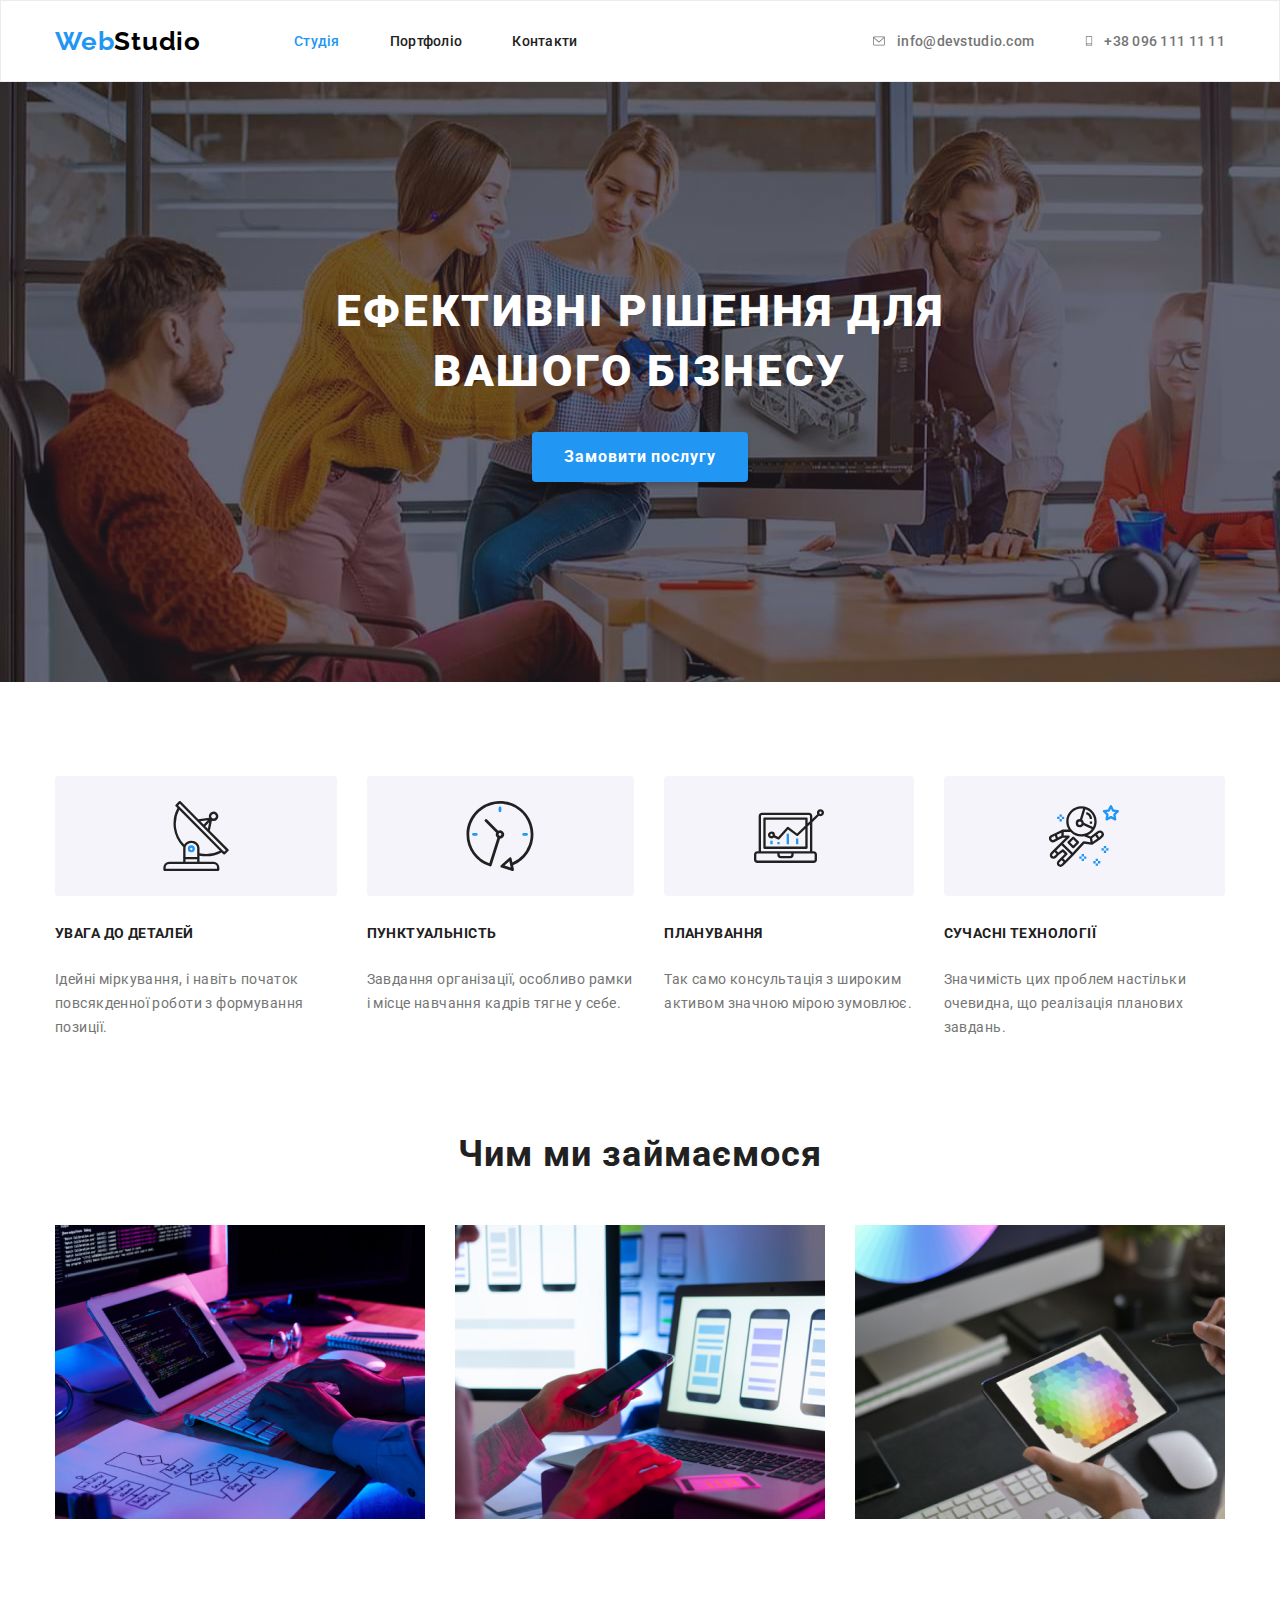
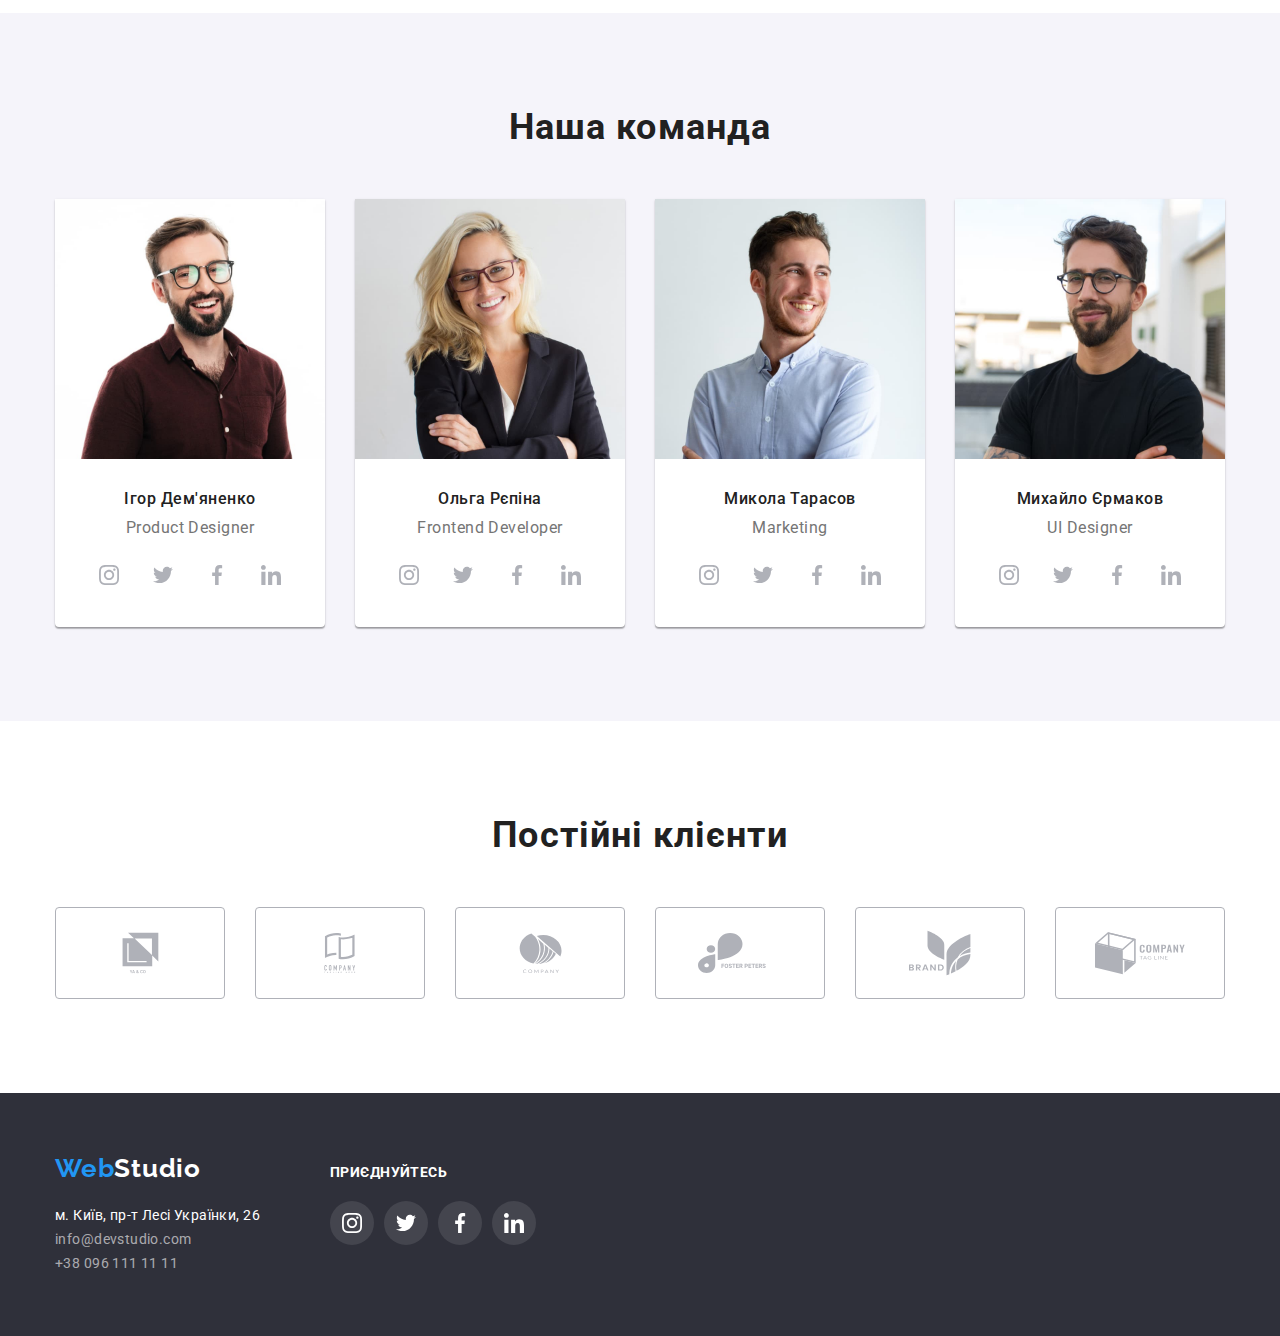
==== commit e470aedf: "fixed svg" ====
--- a/index.html
+++ b/index.html
@@ -84,6 +84,7 @@
                             ><svg
                                 viewBox="0 0 100 100"
                                 width="16"
+                                height="12"
                                 class="icon shape-codepen contact-icon"
                             >
                                 <use
@@ -99,6 +100,7 @@
                             ><svg
                                 viewBox="0 0 100 100"
                                 width="10"
+                                height="16"
                                 class="icon shape-codepen contact-icon"
                             >
                                 <use
@@ -133,16 +135,6 @@
                     <h2 class="visually-hidden">Наші переваги</h2>
                     <ul class="advertising">
                         <li class="adv-list icon-sat">
-                            <!-- <svg
-                                viewBox="0 0 100 100"
-                                width="70"
-                                height="70"
-                                class="icon shape-codepen adv-icon"
-                            >
-                                <use
-                                    xlink:href="./images/icons.svg#icon-satellite"
-                                ></use>
-                            </svg> -->
                             <h3 class="adv-title">УВАГА ДО ДЕТАЛЕЙ</h3>
                             <p class="adv-content">
                                 Ідейні міркування, і навіть початок повсякденної
@@ -150,50 +142,20 @@
                             </p>
                         </li>
                         <li class="adv-list icon-clock">
-                            <!-- <svg
-                                viewBox="0 0 100 100"
-                                width="70"
-                                height="70"
-                                class="icon shape-codepen adv-icon"
-                            >
-                                <use
-                                    xlink:href="./images/icons.svg#icon-clock"
-                                ></use>
-                            </svg> -->
                             <h3 class="adv-title">ПУНКТУАЛЬНІСТЬ</h3>
                             <p class="adv-content">
                                 Завдання організації, особливо рамки і місце
                                 навчання кадрів тягне у себе.
                             </p>
                         </li>
-                        <li class="adv-list icon-laptop">
-                            <!-- <svg
-                                viewBox="0 0 100 100"
-                                width="70"
-                                height="70"
-                                class="icon shape-codepen adv-icon"
-                            >
-                                <use
-                                    xlink:href="./images/icons.svg#icon-laptop"
-                                ></use>
-                            </svg> -->
+                        <li class="adv-list icon-diag">
                             <h3 class="adv-title">ПЛАНУВАННЯ</h3>
                             <p class="adv-content">
                                 Так само консультація з широким активом значною
                                 мірою зумовлює.
                             </p>
                         </li>
-                        <li class="adv-list icon-space">
-                            <!-- <svg
-                                viewBox="0 0 100 100"
-                                width="70"
-                                height="70"
-                                class="icon shape-codepen adv-icon"
-                            >
-                                <use
-                                    xlink:href="./images/icons.svg#icon-astronaut"
-                                ></use>
-                            </svg> -->
+                        <li class="adv-list icon-astronaut">
                             <h3 class="adv-title">СУЧАСНІ ТЕХНОЛОГІЇ</h3>
                             <p class="adv-content">
                                 Значимість цих проблем настільки очевидна, що
--- a/styles/styles.css
+++ b/styles/styles.css
@@ -195,6 +195,7 @@
     margin-right: 10px;
     fill: currentColor;
 }
+
 /* hero */
 
 .hero {
@@ -267,11 +268,10 @@
 
 .adv-list::before {
     content: '';
-    outline: 1px solid red;
     display: block;
+    border-radius: var(--main-border-radius);
 
     background-color: var(--portfolio-button-color);
-    background-size: contain;
     background-position: center;
 
     height: 120px;
@@ -280,7 +280,19 @@
 }
 
 .icon-sat::before {
-    background-image: url(../images/icons.svg#icon-satellite);
+    background-image: url(../images/advico/sat.svg);
+}
+
+.icon-clock::before {
+    background-image: url(../images/advico/clock.svg);
+}
+
+.icon-diag::before {
+    background-image: url(../images/advico/diagram.svg);
+}
+
+.icon-astronaut::before {
+    background-image: url(../images/advico/astronaut.svg);
 }
 
 .visually-hidden {
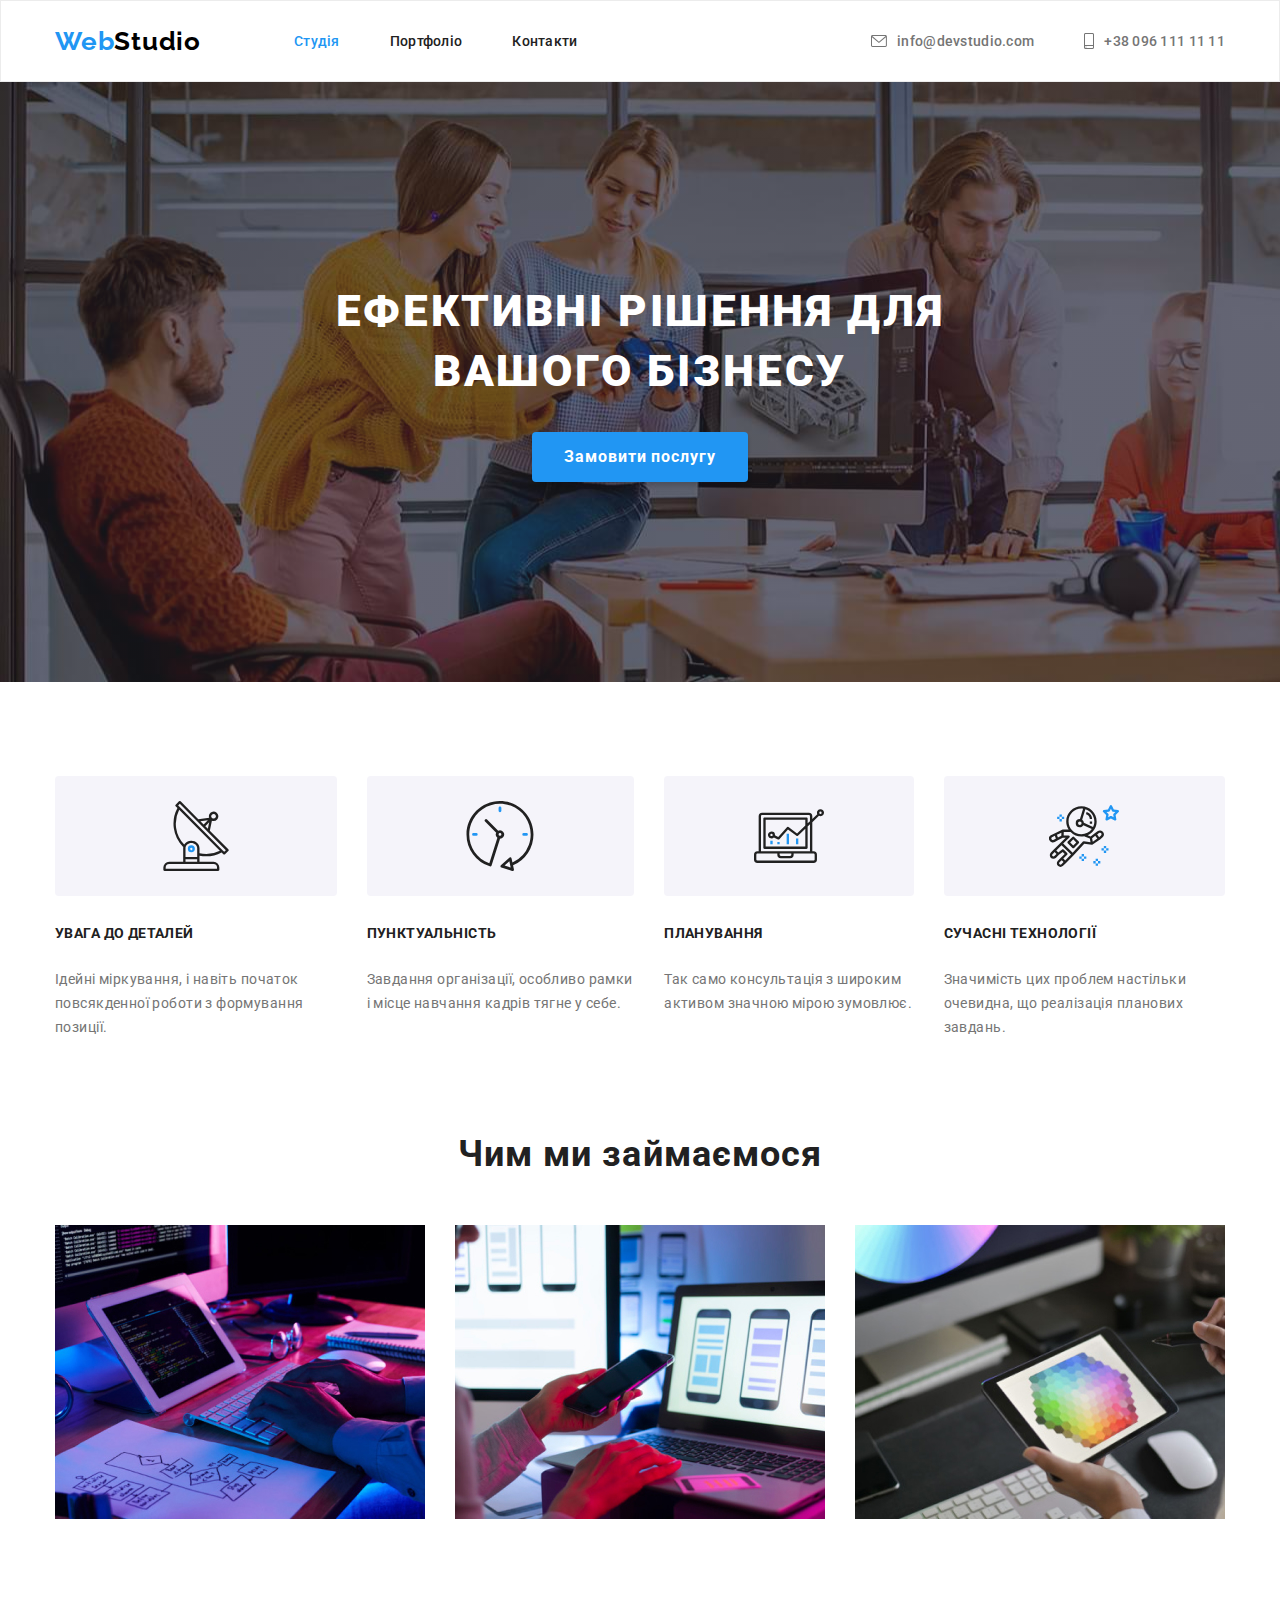
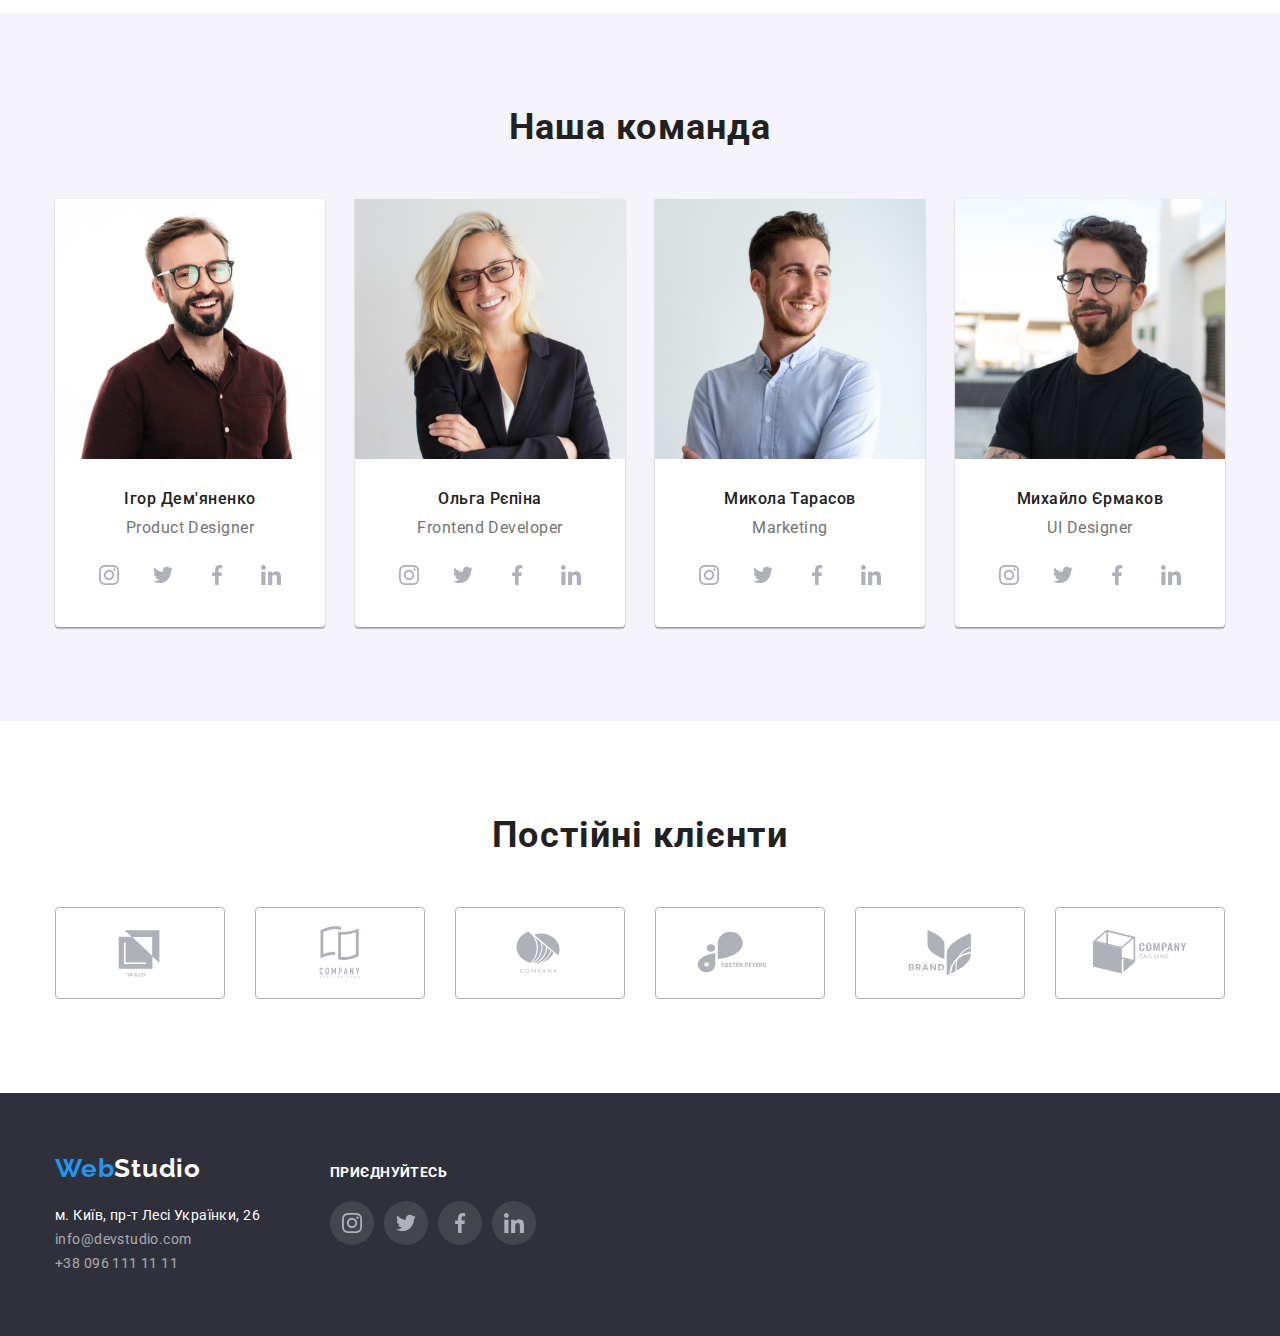
==== commit ea7c119c: "fix svg" ====
--- a/index.html
+++ b/index.html
@@ -82,13 +82,13 @@
                             target="_blank"
                             rel="noopener noreferrer nofollow"
                             ><svg
-                                viewBox="0 0 100 100"
+                                viewBox
                                 width="16"
                                 height="12"
                                 class="icon shape-codepen contact-icon"
                             >
                                 <use
-                                    xlink:href="./images/icons.svg#icon-mail"
+                                    href="./images/icons.svg#icon-mail"
                                 ></use></svg
                             >info@devstudio.com</a
                         >
@@ -98,13 +98,13 @@
                             class="contact-link link"
                             href="tel:+380961111111"
                             ><svg
-                                viewBox="0 0 100 100"
+                                viewBox
                                 width="10"
                                 height="16"
                                 class="icon shape-codepen contact-icon"
                             >
                                 <use
-                                    xlink:href="./images/icons.svg#icon-smartphone"
+                                    href="./images/icons.svg#icon-smartphone"
                                 ></use></svg
                             >+38 096 111 11 11</a
                         >
@@ -225,54 +225,58 @@
                                             class="social-ico"
                                             href=""
                                             ><svg
-                                                viewBox="0 0 100 100"
-                                                width="20"
-                                                class="icon shape-codepen"
-                                            >
-                                                <use
-                                                    xlink:href="./images/icons.svg#icon-instagram"
-                                                ></use></svg
-                                        ></a>
-                                    </li>
-                                    <li class="social-item">
-                                        <a
-                                            class="social-ico"
-                                            href=""
-                                            ><svg
-                                                viewBox="0 0 100 100"
-                                                width="20"
-                                                class="icon shape-codepen"
-                                            >
-                                                <use
-                                                    xlink:href="./images/icons.svg#icon-twitter"
-                                                ></use></svg
-                                        ></a>
-                                    </li>
-                                    <li class="social-item">
-                                        <a
-                                            class="social-ico"
-                                            href=""
-                                            ><svg
-                                                viewBox="0 0 100 100"
-                                                width="20"
-                                                class="icon shape-codepen"
-                                            >
-                                                <use
-                                                    xlink:href="./images/icons.svg#icon-facebook"
-                                                ></use></svg
-                                        ></a>
-                                    </li>
-                                    <li class="social-item">
-                                        <a
-                                            class="social-ico"
-                                            href=""
-                                            ><svg
-                                                viewBox="0 0 100 100"
-                                                width="20"
-                                                class="icon shape-codepen"
-                                            >
-                                                <use
-                                                    xlink:href="./images/icons.svg#icon-linkedin"
+                                                viewBox
+                                                width="20"
+                                                hight="20"
+                                                class="icon shape-codepen"
+                                            >
+                                                <use
+                                                    href="./images/icons.svg#icon-instagram"
+                                                ></use></svg
+                                        ></a>
+                                    </li>
+                                    <li class="social-item">
+                                        <a
+                                            class="social-ico"
+                                            href=""
+                                            ><svg
+                                                viewBox
+                                                width="20"
+                                                hight="20"
+                                                class="icon shape-codepen"
+                                            >
+                                                <use
+                                                    href="./images/icons.svg#icon-twitter"
+                                                ></use></svg
+                                        ></a>
+                                    </li>
+                                    <li class="social-item">
+                                        <a
+                                            class="social-ico"
+                                            href=""
+                                            ><svg
+                                                viewBox
+                                                width="20"
+                                                hight="20"
+                                                class="icon shape-codepen"
+                                            >
+                                                <use
+                                                    href="./images/icons.svg#icon-facebook"
+                                                ></use></svg
+                                        ></a>
+                                    </li>
+                                    <li class="social-item">
+                                        <a
+                                            class="social-ico"
+                                            href=""
+                                            ><svg
+                                                viewBox
+                                                width="20"
+                                                hight="20"
+                                                class="icon shape-codepen"
+                                            >
+                                                <use
+                                                    href="./images/icons.svg#icon-linkedin"
                                                 ></use></svg
                                         ></a>
                                     </li>
@@ -300,54 +304,58 @@
                                             class="social-ico"
                                             href=""
                                             ><svg
-                                                viewBox="0 0 100 100"
-                                                width="20"
-                                                class="icon shape-codepen"
-                                            >
-                                                <use
-                                                    xlink:href="./images/icons.svg#icon-instagram"
-                                                ></use></svg
-                                        ></a>
-                                    </li>
-                                    <li class="social-item">
-                                        <a
-                                            class="social-ico"
-                                            href=""
-                                            ><svg
-                                                viewBox="0 0 100 100"
-                                                width="20"
-                                                class="icon shape-codepen"
-                                            >
-                                                <use
-                                                    xlink:href="./images/icons.svg#icon-twitter"
-                                                ></use></svg
-                                        ></a>
-                                    </li>
-                                    <li class="social-item">
-                                        <a
-                                            class="social-ico"
-                                            href=""
-                                            ><svg
-                                                viewBox="0 0 100 100"
-                                                width="20"
-                                                class="icon shape-codepen"
-                                            >
-                                                <use
-                                                    xlink:href="./images/icons.svg#icon-facebook"
-                                                ></use></svg
-                                        ></a>
-                                    </li>
-                                    <li class="social-item">
-                                        <a
-                                            class="social-ico"
-                                            href=""
-                                            ><svg
-                                                viewBox="0 0 100 100"
-                                                width="20"
-                                                class="icon shape-codepen"
-                                            >
-                                                <use
-                                                    xlink:href="./images/icons.svg#icon-linkedin"
+                                                viewBox
+                                                width="20"
+                                                hight="20"
+                                                class="icon shape-codepen"
+                                            >
+                                                <use
+                                                    href="./images/icons.svg#icon-instagram"
+                                                ></use></svg
+                                        ></a>
+                                    </li>
+                                    <li class="social-item">
+                                        <a
+                                            class="social-ico"
+                                            href=""
+                                            ><svg
+                                                viewBox
+                                                width="20"
+                                                hight="20"
+                                                class="icon shape-codepen"
+                                            >
+                                                <use
+                                                    href="./images/icons.svg#icon-twitter"
+                                                ></use></svg
+                                        ></a>
+                                    </li>
+                                    <li class="social-item">
+                                        <a
+                                            class="social-ico"
+                                            href=""
+                                            ><svg
+                                                viewBox
+                                                width="20"
+                                                hight="20"
+                                                class="icon shape-codepen"
+                                            >
+                                                <use
+                                                    href="./images/icons.svg#icon-facebook"
+                                                ></use></svg
+                                        ></a>
+                                    </li>
+                                    <li class="social-item">
+                                        <a
+                                            class="social-ico"
+                                            href=""
+                                            ><svg
+                                                viewBox
+                                                width="20"
+                                                hight="20"
+                                                class="icon shape-codepen"
+                                            >
+                                                <use
+                                                    href="./images/icons.svg#icon-linkedin"
                                                 ></use></svg
                                         ></a>
                                     </li>
@@ -375,54 +383,58 @@
                                             class="social-ico"
                                             href=""
                                             ><svg
-                                                viewBox="0 0 100 100"
-                                                width="20"
-                                                class="icon shape-codepen"
-                                            >
-                                                <use
-                                                    xlink:href="./images/icons.svg#icon-instagram"
-                                                ></use></svg
-                                        ></a>
-                                    </li>
-                                    <li class="social-item">
-                                        <a
-                                            class="social-ico"
-                                            href=""
-                                            ><svg
-                                                viewBox="0 0 100 100"
-                                                width="20"
-                                                class="icon shape-codepen"
-                                            >
-                                                <use
-                                                    xlink:href="./images/icons.svg#icon-twitter"
-                                                ></use></svg
-                                        ></a>
-                                    </li>
-                                    <li class="social-item">
-                                        <a
-                                            class="social-ico"
-                                            href=""
-                                            ><svg
-                                                viewBox="0 0 100 100"
-                                                width="20"
-                                                class="icon shape-codepen"
-                                            >
-                                                <use
-                                                    xlink:href="./images/icons.svg#icon-facebook"
-                                                ></use></svg
-                                        ></a>
-                                    </li>
-                                    <li class="social-item">
-                                        <a
-                                            class="social-ico"
-                                            href=""
-                                            ><svg
-                                                viewBox="0 0 100 100"
-                                                width="20"
-                                                class="icon shape-codepen"
-                                            >
-                                                <use
-                                                    xlink:href="./images/icons.svg#icon-linkedin"
+                                                viewBox
+                                                width="20"
+                                                hight="20"
+                                                class="icon shape-codepen"
+                                            >
+                                                <use
+                                                    href="./images/icons.svg#icon-instagram"
+                                                ></use></svg
+                                        ></a>
+                                    </li>
+                                    <li class="social-item">
+                                        <a
+                                            class="social-ico"
+                                            href=""
+                                            ><svg
+                                                viewBox
+                                                width="20"
+                                                hight="20"
+                                                class="icon shape-codepen"
+                                            >
+                                                <use
+                                                    href="./images/icons.svg#icon-twitter"
+                                                ></use></svg
+                                        ></a>
+                                    </li>
+                                    <li class="social-item">
+                                        <a
+                                            class="social-ico"
+                                            href=""
+                                            ><svg
+                                                viewBox
+                                                width="20"
+                                                hight="20"
+                                                class="icon shape-codepen"
+                                            >
+                                                <use
+                                                    href="./images/icons.svg#icon-facebook"
+                                                ></use></svg
+                                        ></a>
+                                    </li>
+                                    <li class="social-item">
+                                        <a
+                                            class="social-ico"
+                                            href=""
+                                            ><svg
+                                                viewBox
+                                                width="20"
+                                                hight="20"
+                                                class="icon shape-codepen"
+                                            >
+                                                <use
+                                                    href="./images/icons.svg#icon-linkedin"
                                                 ></use></svg
                                         ></a>
                                     </li>
@@ -450,54 +462,58 @@
                                             class="social-ico"
                                             href=""
                                             ><svg
-                                                viewBox="0 0 100 100"
-                                                width="20"
-                                                class="icon shape-codepen"
-                                            >
-                                                <use
-                                                    xlink:href="./images/icons.svg#icon-instagram"
-                                                ></use></svg
-                                        ></a>
-                                    </li>
-                                    <li class="social-item">
-                                        <a
-                                            class="social-ico"
-                                            href=""
-                                            ><svg
-                                                viewBox="0 0 100 100"
-                                                width="20"
-                                                class="icon shape-codepen"
-                                            >
-                                                <use
-                                                    xlink:href="./images/icons.svg#icon-twitter"
-                                                ></use></svg
-                                        ></a>
-                                    </li>
-                                    <li class="social-item">
-                                        <a
-                                            class="social-ico"
-                                            href=""
-                                            ><svg
-                                                viewBox="0 0 100 100"
-                                                width="20"
-                                                class="icon shape-codepen"
-                                            >
-                                                <use
-                                                    xlink:href="./images/icons.svg#icon-facebook"
-                                                ></use></svg
-                                        ></a>
-                                    </li>
-                                    <li class="social-item">
-                                        <a
-                                            class="social-ico"
-                                            href=""
-                                            ><svg
-                                                viewBox="0 0 100 100"
-                                                width="20"
-                                                class="icon shape-codepen"
-                                            >
-                                                <use
-                                                    xlink:href="./images/icons.svg#icon-linkedin"
+                                                viewBox
+                                                width="20"
+                                                hight="20"
+                                                class="icon shape-codepen"
+                                            >
+                                                <use
+                                                    href="./images/icons.svg#icon-instagram"
+                                                ></use></svg
+                                        ></a>
+                                    </li>
+                                    <li class="social-item">
+                                        <a
+                                            class="social-ico"
+                                            href=""
+                                            ><svg
+                                                viewBox
+                                                width="20"
+                                                hight="20"
+                                                class="icon shape-codepen"
+                                            >
+                                                <use
+                                                    href="./images/icons.svg#icon-twitter"
+                                                ></use></svg
+                                        ></a>
+                                    </li>
+                                    <li class="social-item">
+                                        <a
+                                            class="social-ico"
+                                            href=""
+                                            ><svg
+                                                viewBox
+                                                width="20"
+                                                hight="20"
+                                                class="icon shape-codepen"
+                                            >
+                                                <use
+                                                    href="./images/icons.svg#icon-facebook"
+                                                ></use></svg
+                                        ></a>
+                                    </li>
+                                    <li class="social-item">
+                                        <a
+                                            class="social-ico"
+                                            href=""
+                                            ><svg
+                                                viewBox
+                                                width="20"
+                                                hight="20"
+                                                class="icon shape-codepen"
+                                            >
+                                                <use
+                                                    href="./images/icons.svg#icon-linkedin"
                                                 ></use></svg
                                         ></a>
                                     </li>
@@ -518,12 +534,13 @@
                                 class="client-link"
                                 href=""
                                 ><svg
-                                    viewBox="0 0 100 100"
-                                    width="41"
-                                    class="icon shape-codepen"
-                                >
-                                    <use
-                                        xlink:href="./images/icons.svg#icon-group"
+                                    viewBox
+                                    width="106"
+                                    hight="60"
+                                    class="icon shape-codepen"
+                                >
+                                    <use
+                                        href="./images/icons.svg#icon-group"
                                     ></use></svg
                             ></a>
                         </li>
@@ -532,12 +549,13 @@
                                 class="client-link"
                                 href=""
                                 ><svg
-                                    viewBox="0 0 100 100"
-                                    width="40"
-                                    class="icon shape-codepen"
-                                >
-                                    <use
-                                        xlink:href="./images/icons.svg#icon-group-2"
+                                    viewBox
+                                    width="106"
+                                    hight="60"
+                                    class="icon shape-codepen"
+                                >
+                                    <use
+                                        href="./images/icons.svg#icon-group-2"
                                     ></use></svg
                             ></a>
                         </li>
@@ -546,12 +564,13 @@
                                 class="client-link"
                                 href=""
                                 ><svg
-                                    viewBox="0 0 100 100"
-                                    width="43"
-                                    class="icon shape-codepen"
-                                >
-                                    <use
-                                        xlink:href="./images/icons.svg#icon-group-3"
+                                    viewBox
+                                    width="106"
+                                    hight="60"
+                                    class="icon shape-codepen"
+                                >
+                                    <use
+                                        href="./images/icons.svg#icon-group-3"
                                     ></use></svg
                             ></a>
                         </li>
@@ -560,12 +579,13 @@
                                 class="client-link"
                                 href=""
                                 ><svg
-                                    viewBox="0 0 100 100"
-                                    width="84"
-                                    class="icon shape-codepen"
-                                >
-                                    <use
-                                        xlink:href="./images/icons.svg#icon-group-4"
+                                    viewBox
+                                    width="106"
+                                    hight="60"
+                                    class="icon shape-codepen"
+                                >
+                                    <use
+                                        href="./images/icons.svg#icon-group-4"
                                     ></use></svg
                             ></a>
                         </li>
@@ -574,12 +594,13 @@
                                 class="client-link"
                                 href=""
                                 ><svg
-                                    viewBox="0 0 100 100"
-                                    width="62"
-                                    class="icon shape-codepen"
-                                >
-                                    <use
-                                        xlink:href="./images/icons.svg#icon-group-5"
+                                    viewBox
+                                    width="106"
+                                    hight="60"
+                                    class="icon shape-codepen"
+                                >
+                                    <use
+                                        href="./images/icons.svg#icon-group-5"
                                     ></use></svg
                             ></a>
                         </li>
@@ -588,12 +609,13 @@
                                 class="client-link"
                                 href=""
                                 ><svg
-                                    viewBox="0 0 100 100"
-                                    width="94"
-                                    class="icon shape-codepen"
-                                >
-                                    <use
-                                        xlink:href="./images/icons.svg#icon-group-6"
+                                    viewBox
+                                    width="106"
+                                    hight="60"
+                                    class="icon shape-codepen"
+                                >
+                                    <use
+                                        href="./images/icons.svg#icon-group-6"
                                     ></use></svg
                             ></a>
                         </li>
@@ -651,12 +673,13 @@
                                 class="social-ico footer-ico"
                                 href=""
                                 ><svg
-                                    viewBox="0 0 100 100"
+                                    viewBox
                                     width="20"
-                                    class="icon shape-codepen"
-                                >
-                                    <use
-                                        xlink:href="./images/icons.svg#icon-instagram"
+                                    hight="20"
+                                    class="icon shape-codepen"
+                                >
+                                    <use
+                                        href="./images/icons.svg#icon-instagram"
                                     ></use></svg
                             ></a>
                         </li>
@@ -665,12 +688,13 @@
                                 class="social-ico footer-ico"
                                 href=""
                                 ><svg
-                                    viewBox="0 0 100 100"
+                                    viewBox
                                     width="20"
-                                    class="icon shape-codepen"
-                                >
-                                    <use
-                                        xlink:href="./images/icons.svg#icon-twitter"
+                                    hight="20"
+                                    class="icon shape-codepen"
+                                >
+                                    <use
+                                        href="./images/icons.svg#icon-twitter"
                                     ></use></svg
                             ></a>
                         </li>
@@ -679,12 +703,13 @@
                                 class="social-ico footer-ico"
                                 href=""
                                 ><svg
-                                    viewBox="0 0 100 100"
+                                    viewBox
                                     width="20"
-                                    class="icon shape-codepen"
-                                >
-                                    <use
-                                        xlink:href="./images/icons.svg#icon-facebook"
+                                    hight="20"
+                                    class="icon shape-codepen"
+                                >
+                                    <use
+                                        href="./images/icons.svg#icon-facebook"
                                     ></use></svg
                             ></a>
                         </li>
@@ -693,12 +718,13 @@
                                 class="social-ico footer-ico"
                                 href=""
                                 ><svg
-                                    viewBox="0 0 100 100"
+                                    viewBox
                                     width="20"
-                                    class="icon shape-codepen"
-                                >
-                                    <use
-                                        xlink:href="./images/icons.svg#icon-linkedin"
+                                    hight="20"
+                                    class="icon shape-codepen"
+                                >
+                                    <use
+                                        href="./images/icons.svg#icon-linkedin"
                                     ></use></svg
                             ></a>
                         </li>
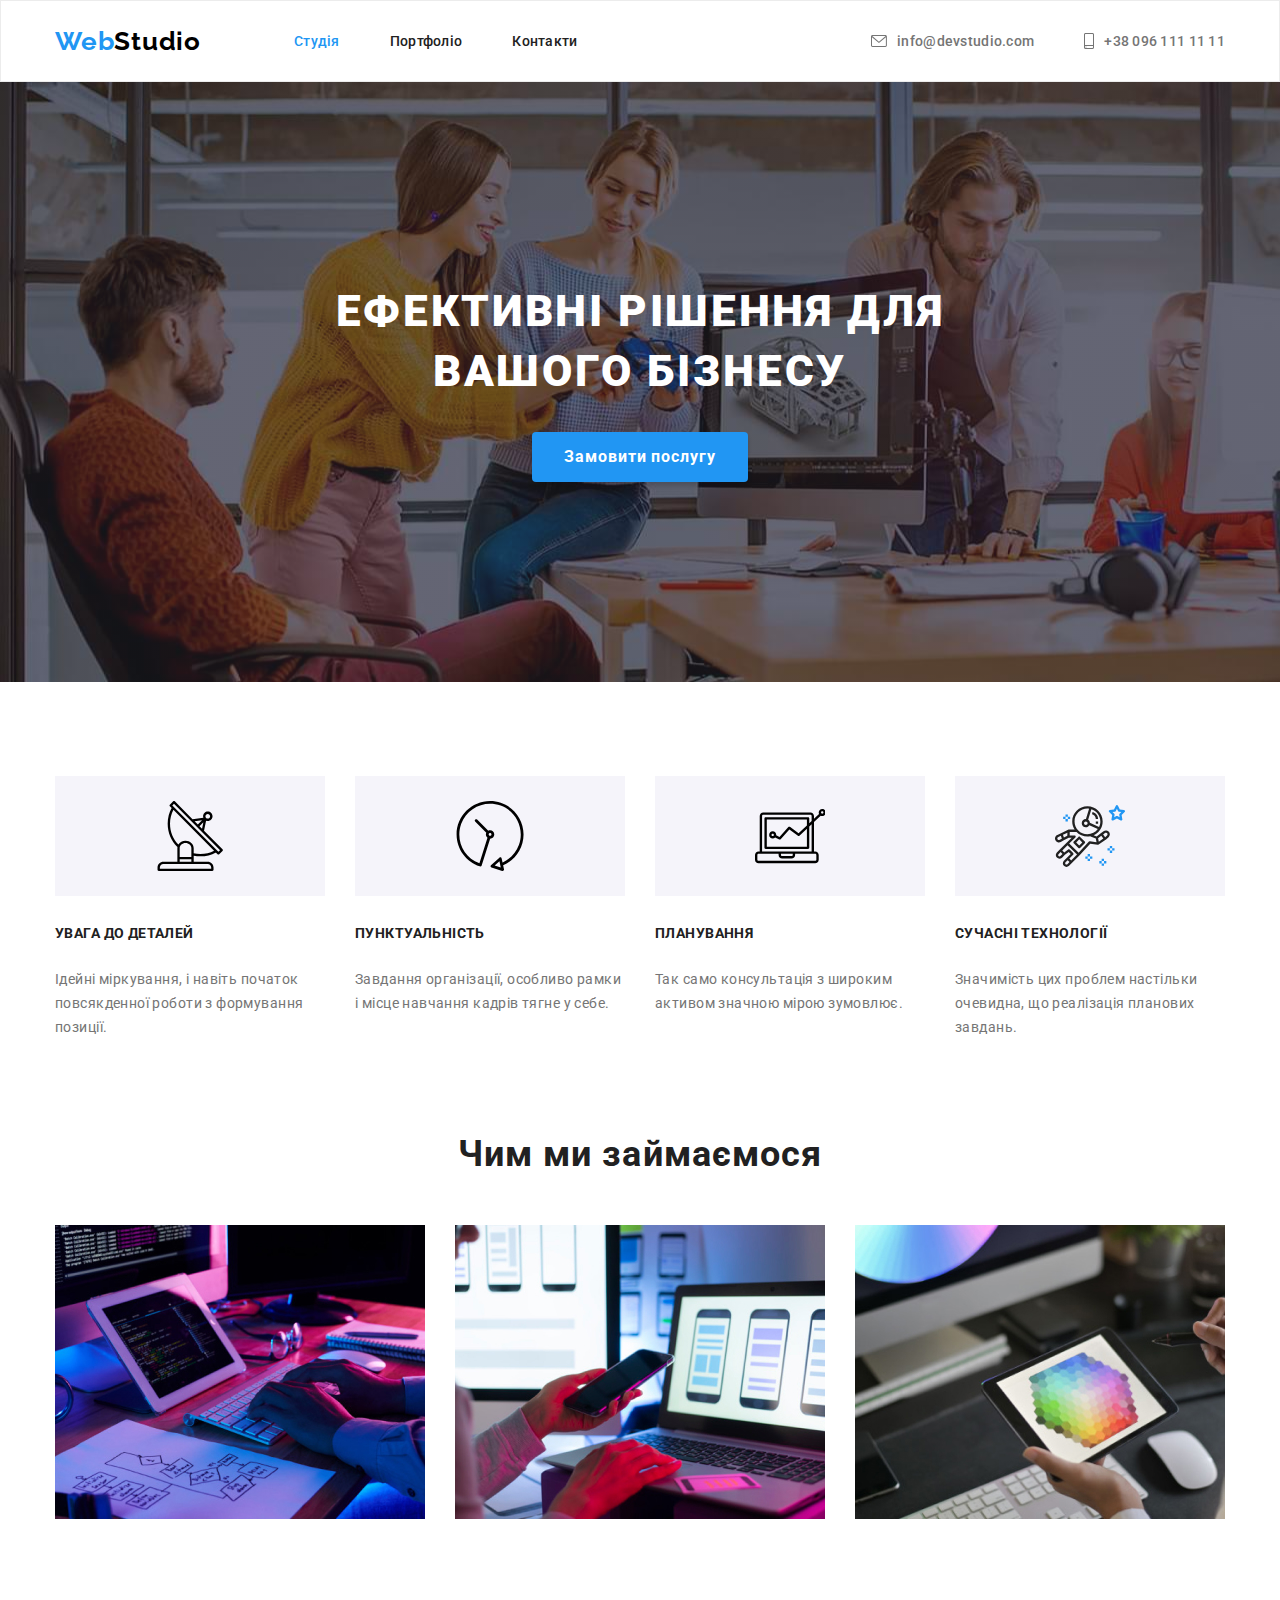
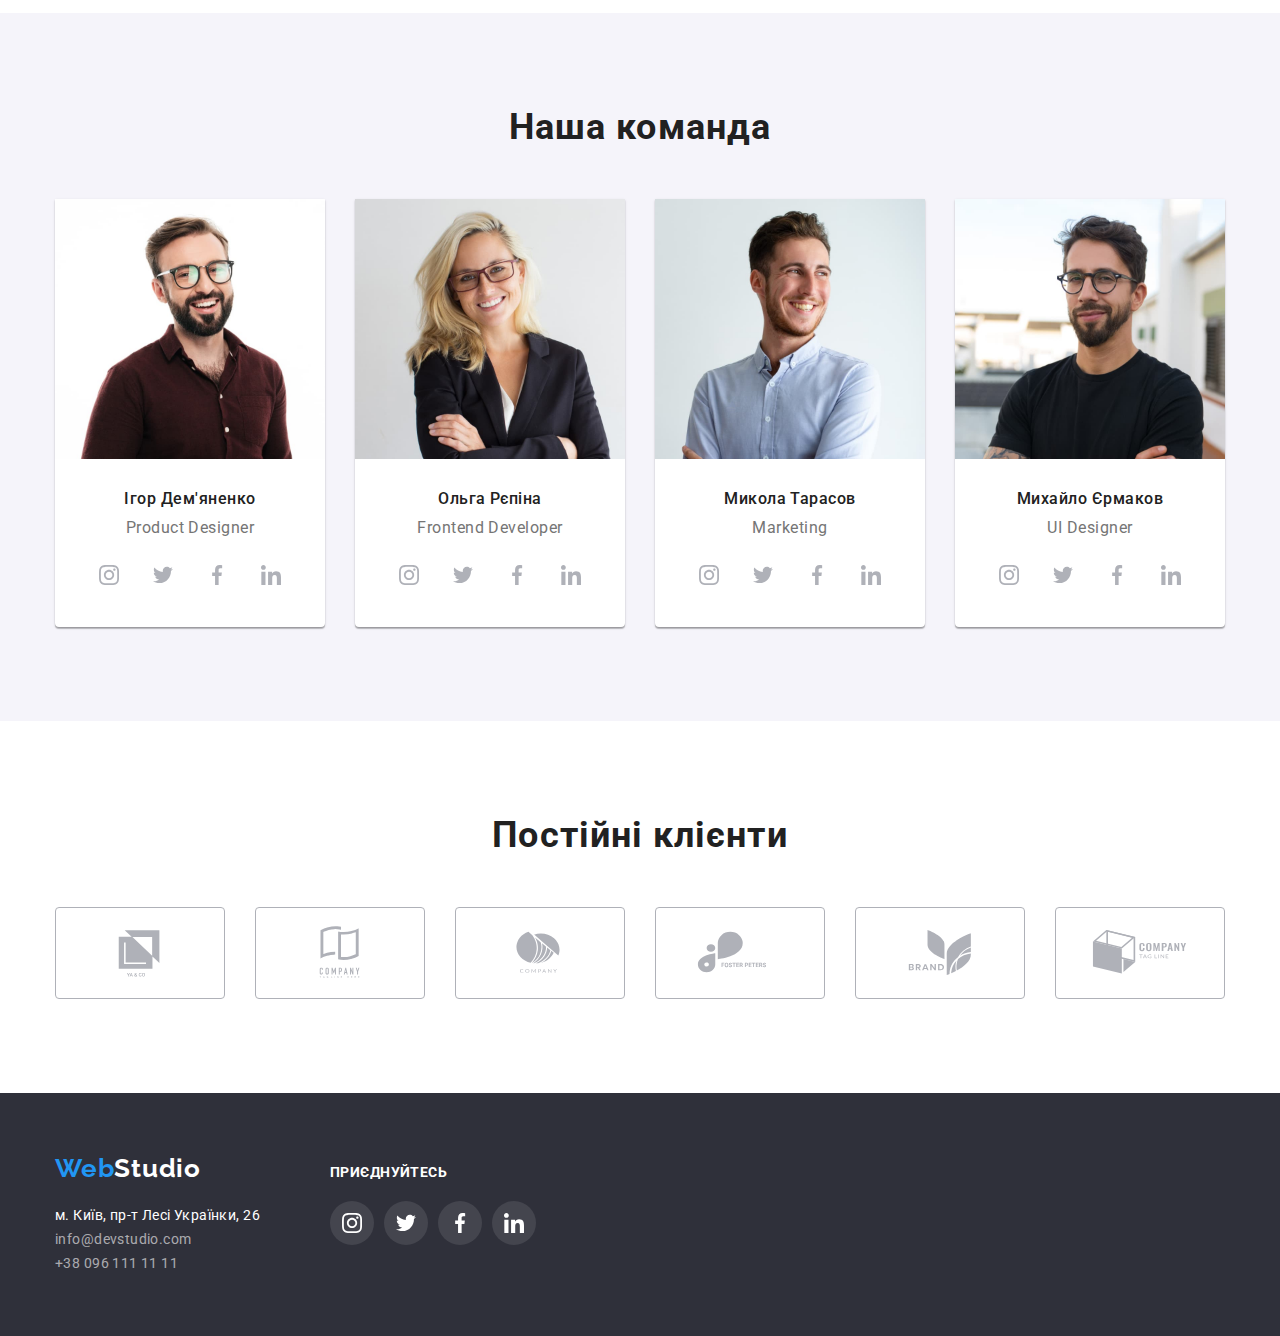
==== commit 6dc179fb: "fix hw" ====
--- a/index.html
+++ b/index.html
@@ -134,28 +134,76 @@
                 <div class="container">
                     <h2 class="visually-hidden">Наші переваги</h2>
                     <ul class="advertising">
-                        <li class="adv-list icon-sat">
+                        <li class="adv-list">
+                            <div class="adv-wrap icon-sat">
+                                <svg
+                                    viewBox
+                                    width="70"
+                                    height="70"
+                                    class="icon shape-codepen"
+                                >
+                                    <use
+                                        href="./images/icons.svg#icon-satellite"
+                                    ></use>
+                                </svg>
+                            </div>
                             <h3 class="adv-title">УВАГА ДО ДЕТАЛЕЙ</h3>
                             <p class="adv-content">
                                 Ідейні міркування, і навіть початок повсякденної
                                 роботи з формування позиції.
                             </p>
                         </li>
-                        <li class="adv-list icon-clock">
+                        <li class="adv-list">
+                            <div class="adv-wrap icon-clock">
+                                <svg
+                                    viewBox
+                                    width="70"
+                                    height="70"
+                                    class="icon shape-codepen"
+                                >
+                                    <use
+                                        href="./images/icons.svg#icon-clock"
+                                    ></use>
+                                </svg>
+                            </div>
                             <h3 class="adv-title">ПУНКТУАЛЬНІСТЬ</h3>
                             <p class="adv-content">
                                 Завдання організації, особливо рамки і місце
                                 навчання кадрів тягне у себе.
                             </p>
                         </li>
-                        <li class="adv-list icon-diag">
+                        <li class="adv-list">
+                            <div class="adv-wrap icon-diag">
+                                <svg
+                                    viewBox
+                                    width="70"
+                                    height="70"
+                                    class="icon shape-codepen"
+                                >
+                                    <use
+                                        href="./images/icons.svg#icon-laptop"
+                                    ></use>
+                                </svg>
+                            </div>
                             <h3 class="adv-title">ПЛАНУВАННЯ</h3>
                             <p class="adv-content">
                                 Так само консультація з широким активом значною
                                 мірою зумовлює.
                             </p>
                         </li>
-                        <li class="adv-list icon-astronaut">
+                        <li class="adv-list">
+                            <div class="adv-wrap icon-astronaut">
+                                <svg
+                                    viewBox
+                                    width="70"
+                                    height="70"
+                                    class="icon shape-codepen"
+                                >
+                                    <use
+                                        href="./images/icons.svg#icon-astronaut"
+                                    ></use>
+                                </svg>
+                            </div>
                             <h3 class="adv-title">СУЧАСНІ ТЕХНОЛОГІЇ</h3>
                             <p class="adv-content">
                                 Значимість цих проблем настільки очевидна, що
--- a/styles/styles.css
+++ b/styles/styles.css
@@ -266,33 +266,19 @@
     margin-left: 30px;
 }
 
-.adv-list::before {
-    content: '';
-    display: block;
-    border-radius: var(--main-border-radius);
+.adv-wrap {
+    display: flex;
+
+    justify-content: center;
+    align-items: center;
+
+    width: 270px;
+    height: 120px;
 
     background-color: var(--portfolio-button-color);
-    background-position: center;
-
-    height: 120px;
     background-repeat: no-repeat;
+
     margin-bottom: 30px;
-}
-
-.icon-sat::before {
-    background-image: url(../images/advico/sat.svg);
-}
-
-.icon-clock::before {
-    background-image: url(../images/advico/clock.svg);
-}
-
-.icon-diag::before {
-    background-image: url(../images/advico/diagram.svg);
-}
-
-.icon-astronaut::before {
-    background-image: url(../images/advico/astronaut.svg);
 }
 
 .visually-hidden {
